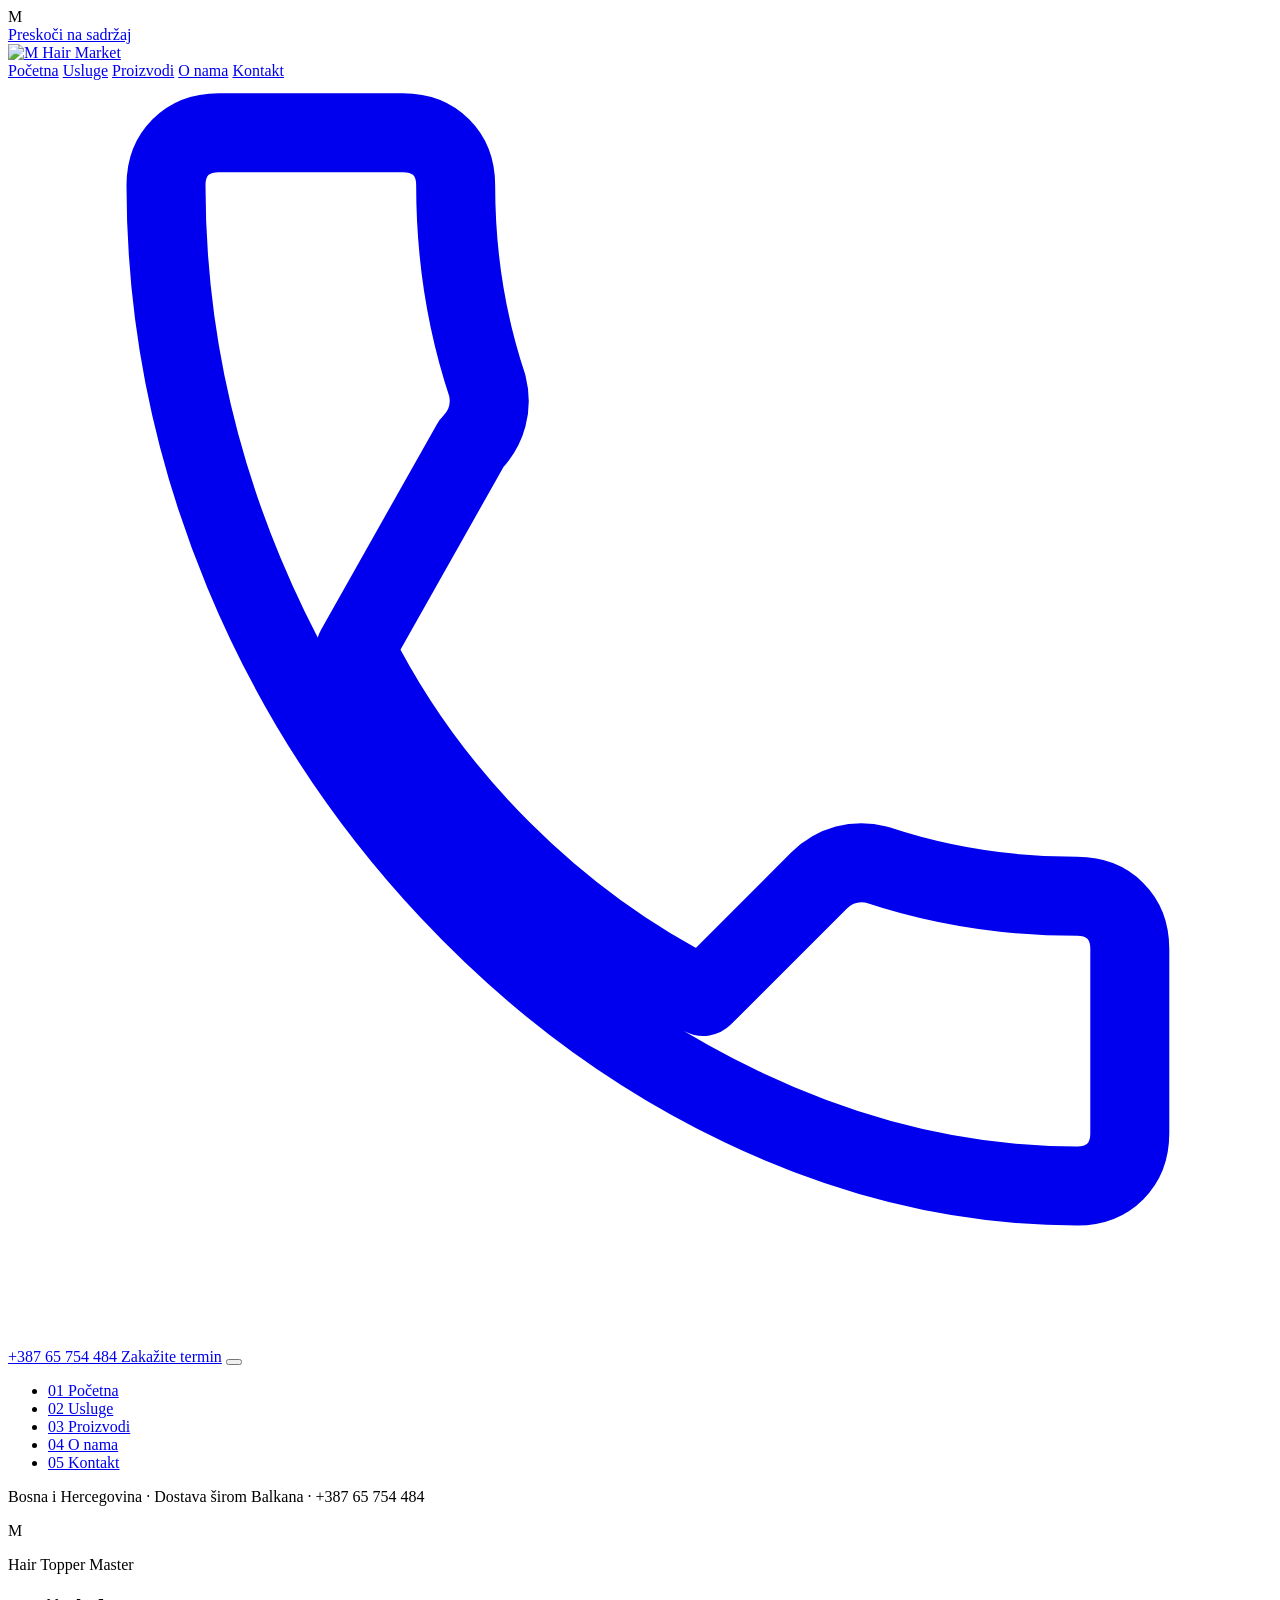
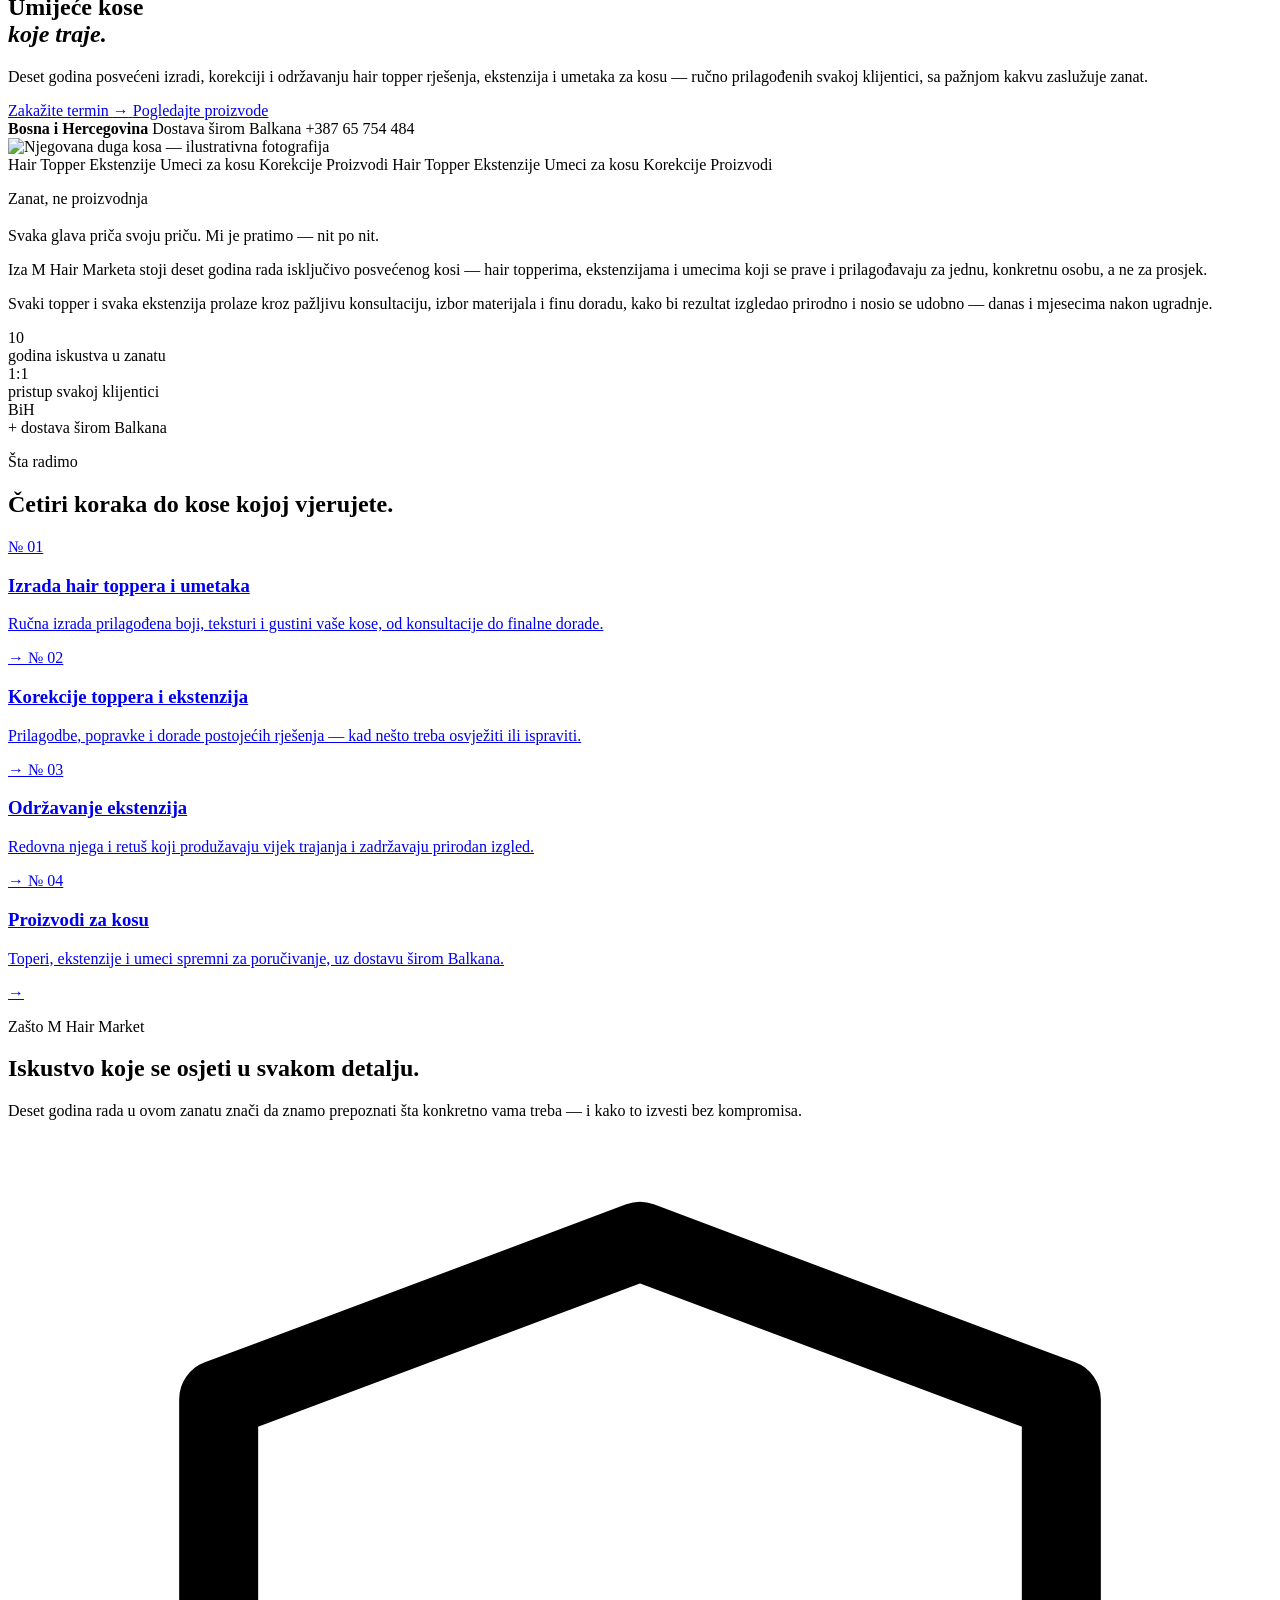
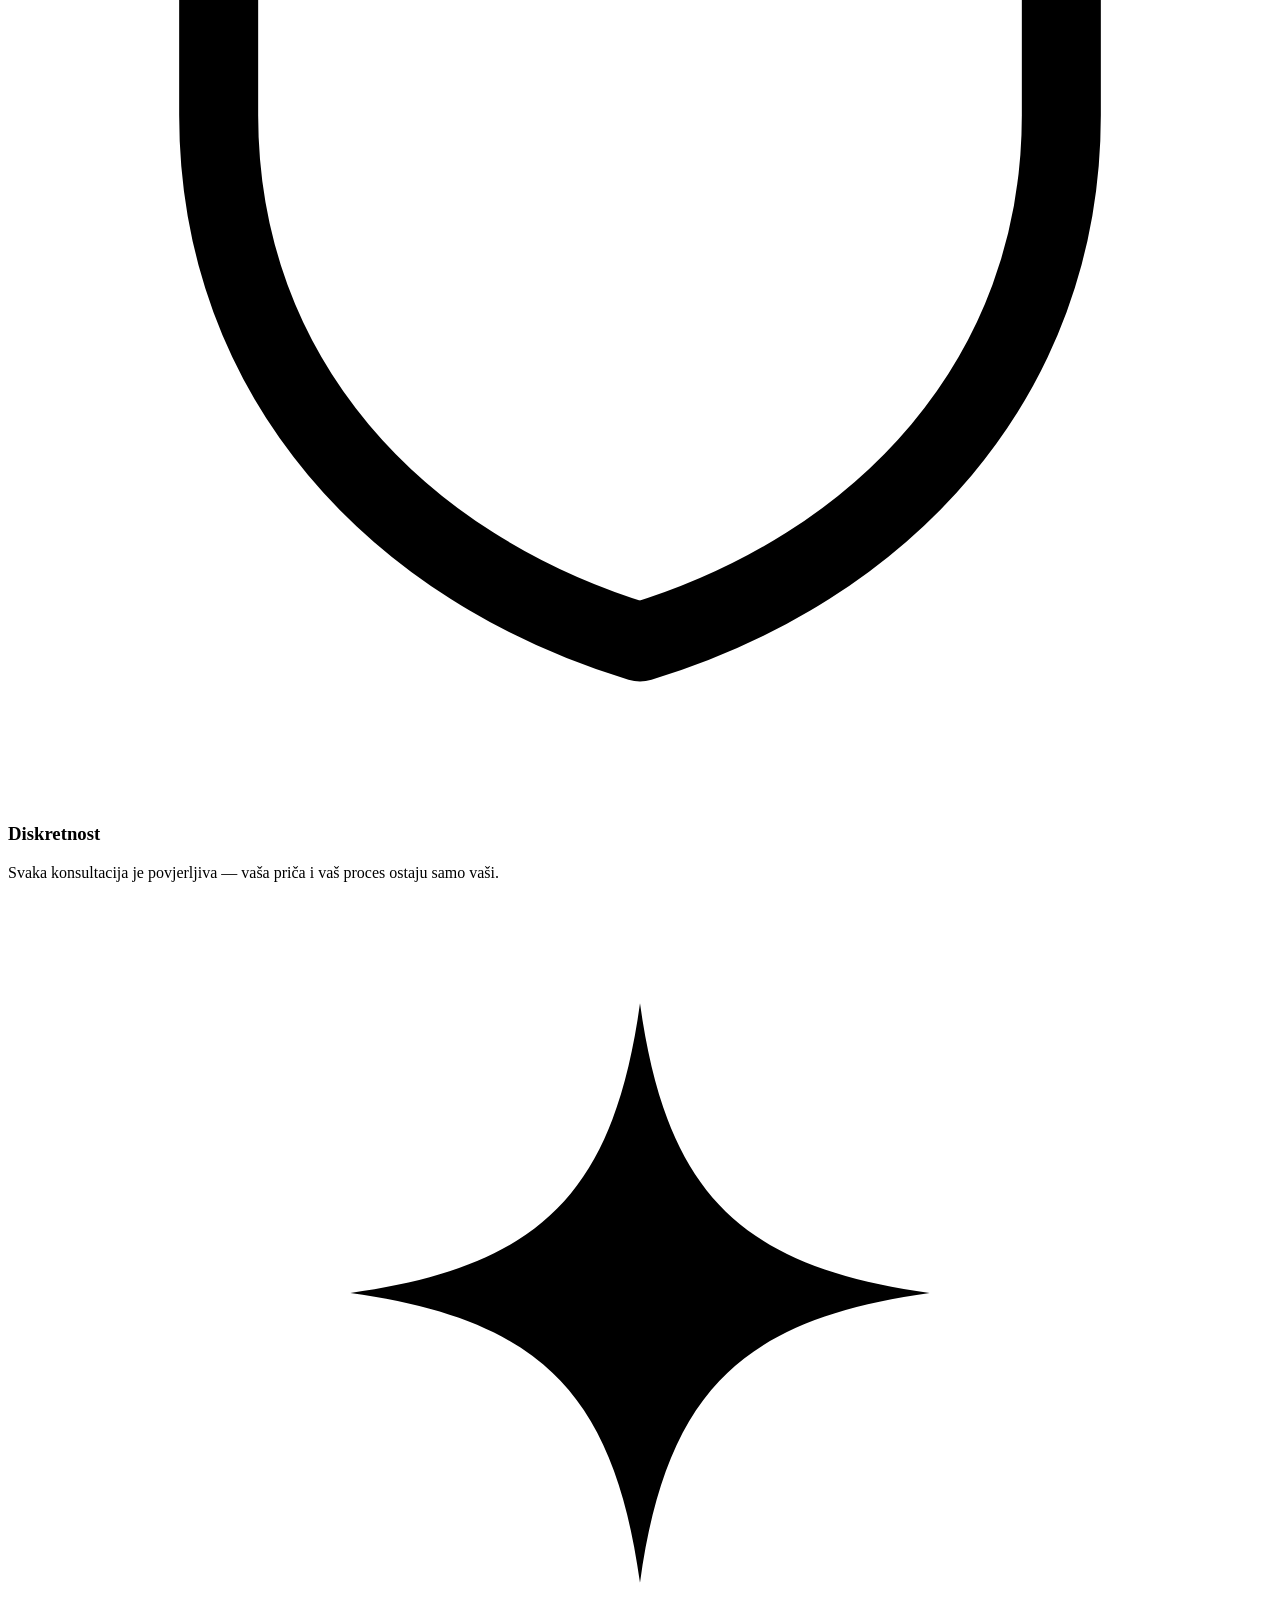
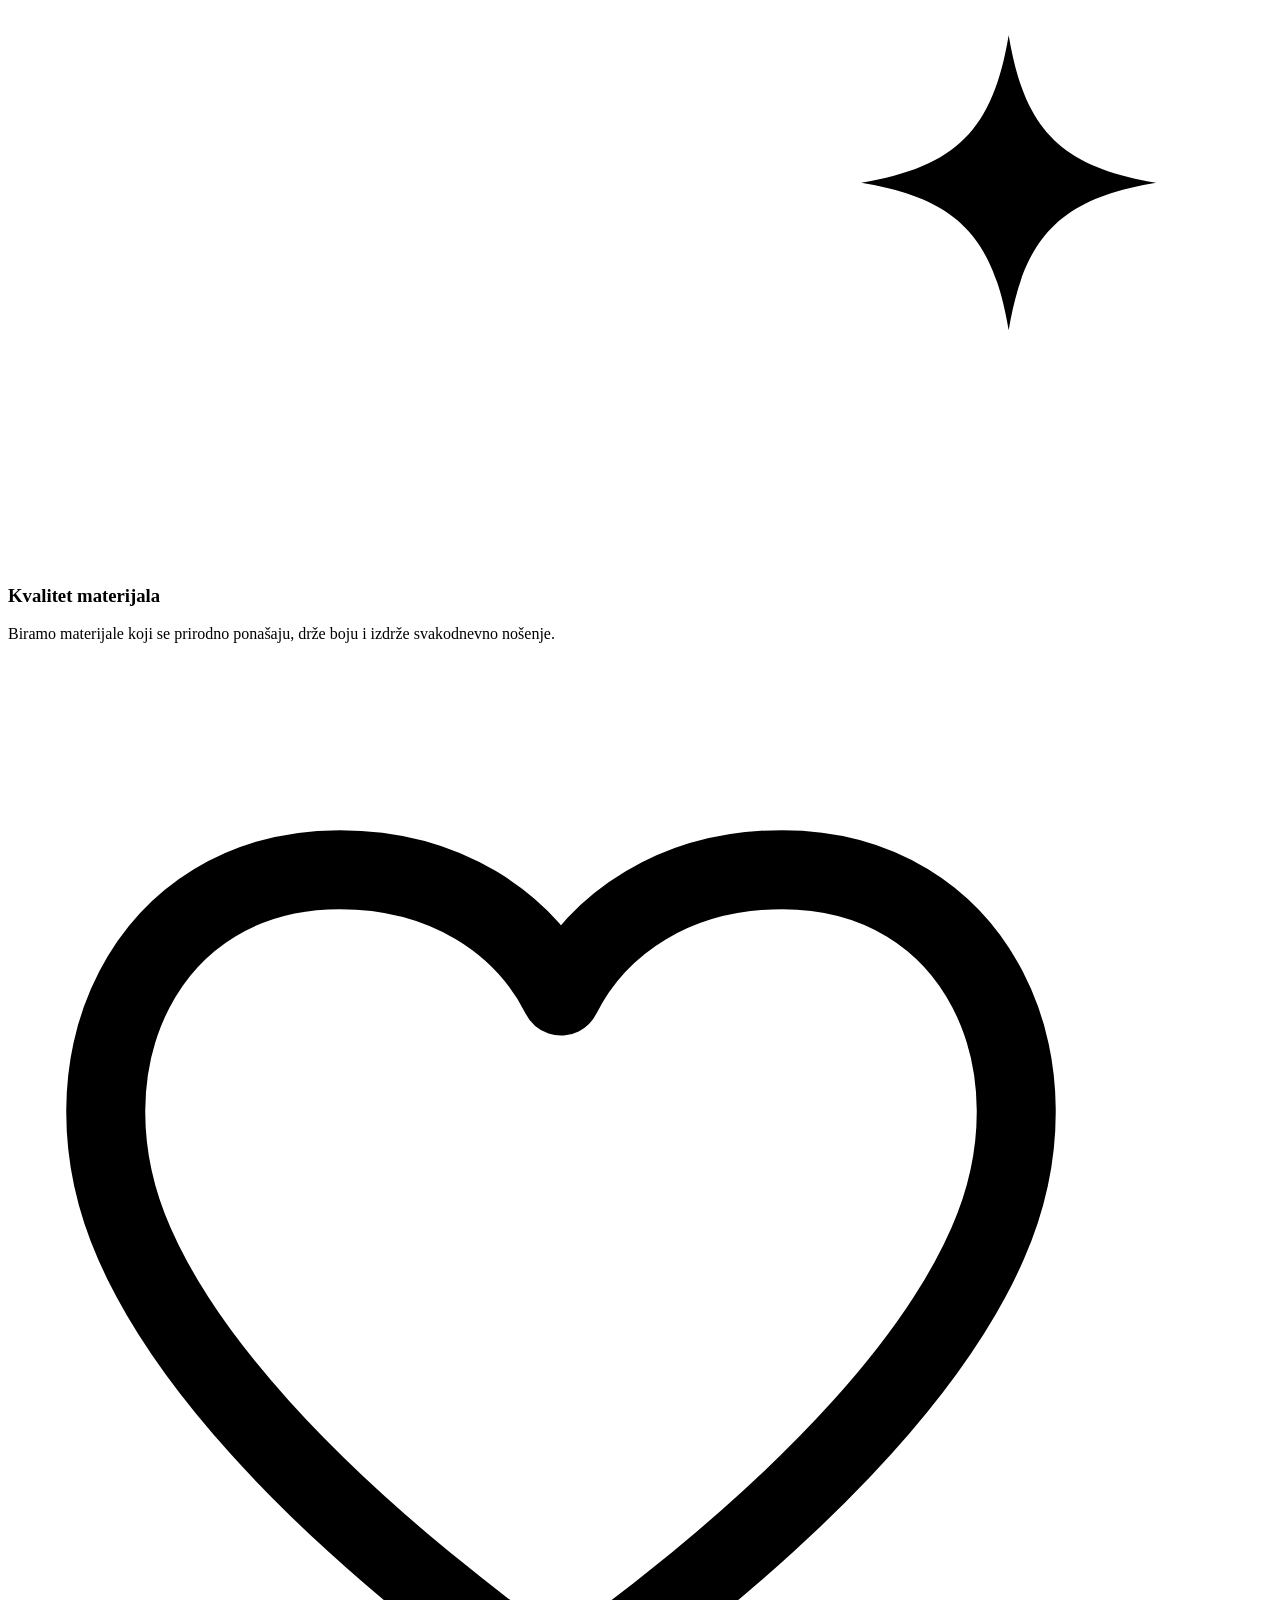
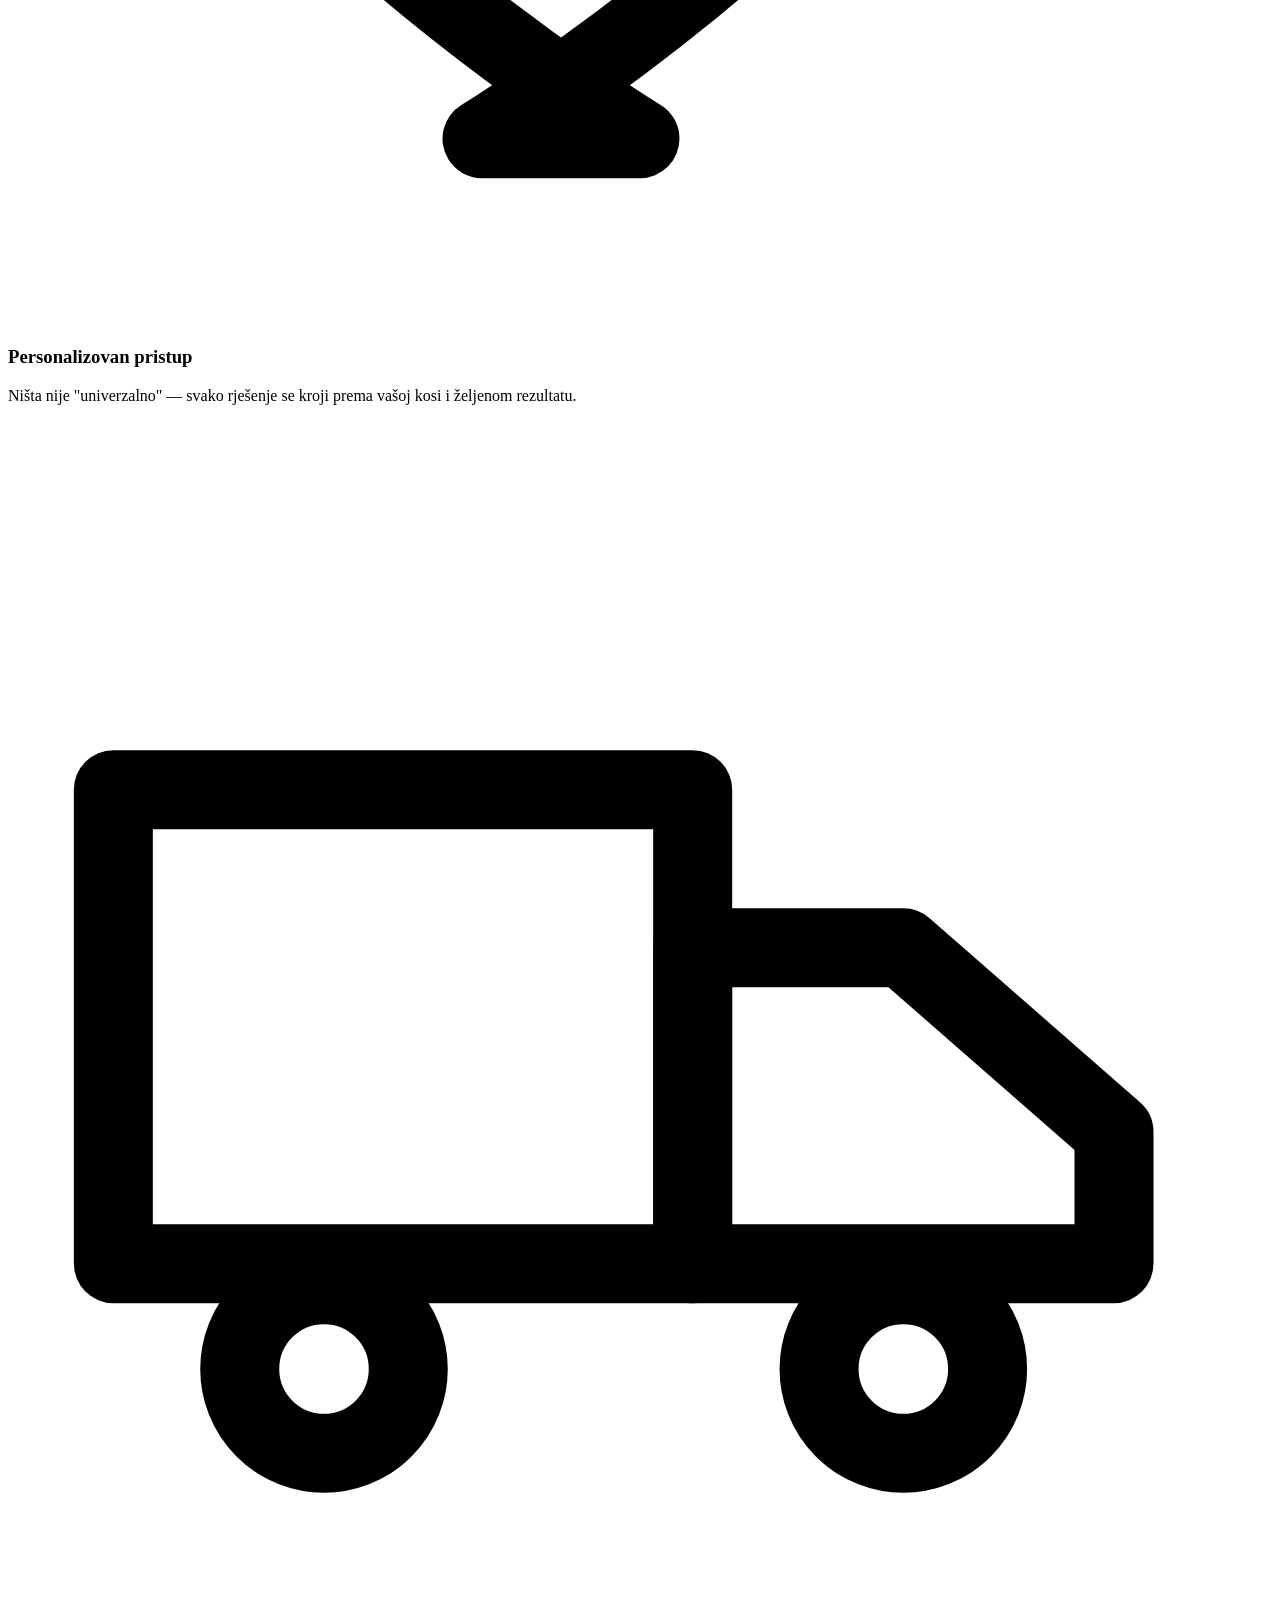
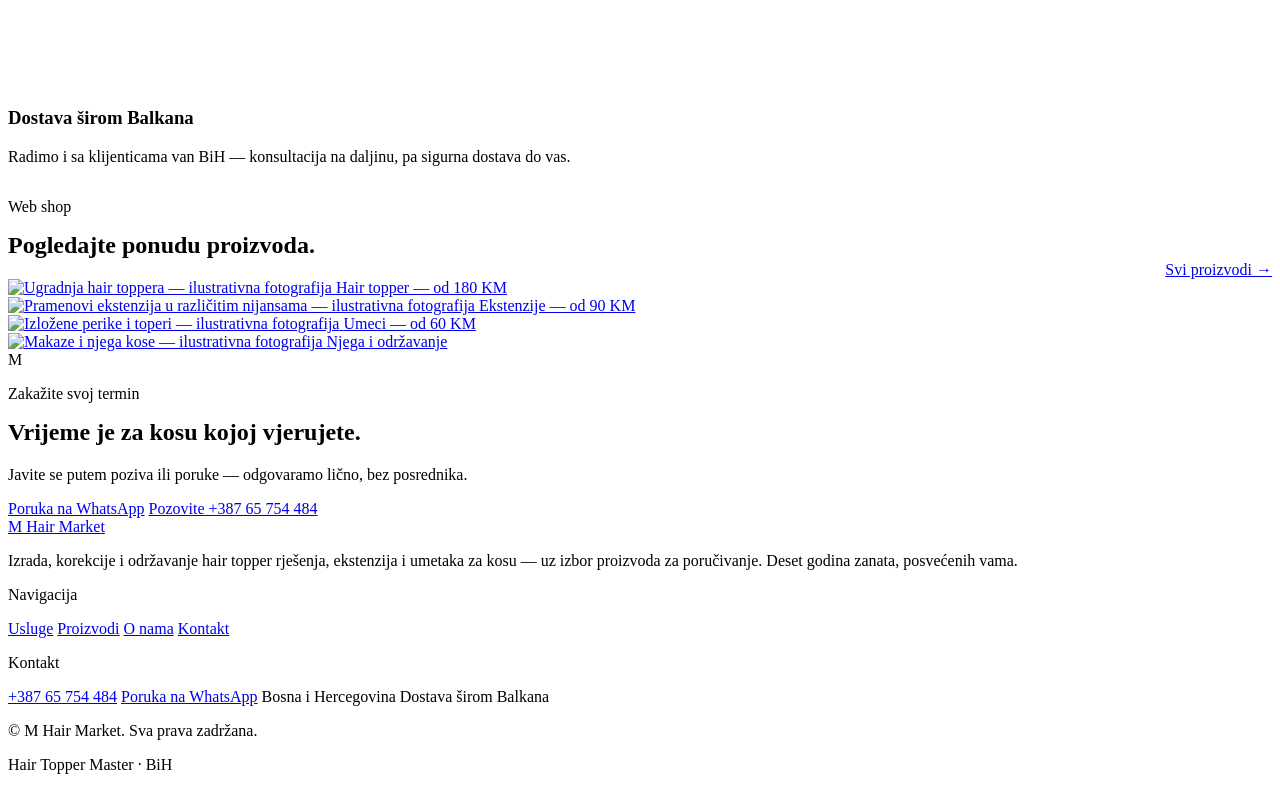
==== index.html @ 7b2c1286 "Add files via upload" ====
<!DOCTYPE html>
<html lang="bs">
<head>
<meta charset="UTF-8" />
<meta name="viewport" content="width=device-width, initial-scale=1.0" />
<title>M Hair Market — Hair Topper Master | Ekstenzije, umeci i proizvodi za kosu, BiH</title>
<meta name="description" content="M Hair Market — deset godina iskustva u izradi, korekciji i održavanju hair topper rješenja, ekstenzija i umetaka za kosu, uz izbor proizvoda za poručivanje. Bosna i Hercegovina, dostava širom Balkana." />
<link rel="icon" href="favicon.svg" type="image/svg+xml" />
<link rel="canonical" href="index.html" />
<link rel="preconnect" href="https://fonts.googleapis.com" />
<link rel="preconnect" href="https://fonts.gstatic.com" crossorigin />
<link href="https://fonts.googleapis.com/css2?family=Playfair+Display:ital,wght@0,500;0,600;0,700;0,800;1,500;1,600&family=Manrope:wght@400;500;600;700;800&display=swap" rel="stylesheet" />
<link rel="stylesheet" href="css/style.css" />
<link rel="stylesheet" href="css/pages.css" />
<script type="application/ld+json">
{
  "@context": "https://schema.org",
  "@type": "HealthAndBeautyBusiness",
  "name": "M Hair Market",
  "description": "Izrada, korekcije i održavanje hair topper rješenja, ekstenzija i umetaka za kosu, uz prodaju proizvoda za kosu.",
  "telephone": "+38765754484",
  "areaServed": ["Bosna i Hercegovina", "Balkan"],
  "address": { "@type": "PostalAddress", "addressCountry": "BA" }
}
</script>
</head>
<body>
<script>if(sessionStorage.getItem('mhm-curtain')){document.body.classList.add('is-entering');}</script>
<div class="curtain" aria-hidden="true"><span class="curtain-mark">M</span></div>

<a class="skip-link" href="#main">Preskoči na sadržaj</a>

<!-- ============ HEADER ============ -->
<header class="site-header">
  <div class="wrap nav">
    <a href="index.html" class="logo" aria-label="M Hair Market — Početna">
      <img src="assets/logo.png" alt="M Hair Market" class="logo-img" width="1028" height="786" />
    </a>
    <nav class="nav-links" aria-label="Glavna navigacija">
      <a href="index.html" aria-current="page">Početna</a>
      <a href="usluge.html">Usluge</a>
      <a href="proizvodi.html">Proizvodi</a>
      <a href="o-nama.html">O nama</a>
      <a href="kontakt.html">Kontakt</a>
    </nav>
    <div class="nav-right">
      <a class="nav-call" href="tel:+38765754484">
        <svg viewBox="0 0 24 24" fill="none" stroke="currentColor" stroke-width="1.5" stroke-linecap="round" stroke-linejoin="round"><path d="M6.6 10.8c1.4 2.8 3.8 5.2 6.6 6.6l2.2-2.2c.3-.3.7-.4 1.1-.3 1.2.4 2.5.6 3.8.6.6 0 1 .4 1 1V20c0 .6-.4 1-1 1C11.6 21 3 12.4 3 2c0-.6.4-1 1-1h3.5c.6 0 1 .4 1 1 0 1.3.2 2.6.6 3.8.1.4 0 .8-.3 1.1L6.6 10.8Z"/></svg>
        +387 65 754 484
      </a>
      <a href="kontakt.html" class="btn btn--gold btn--sm">Zakažite termin</a>
      <button class="burger" id="burger" aria-expanded="false" aria-controls="menuOverlay" aria-label="Otvori meni">
        <span></span><span></span><span></span>
      </button>
    </div>
  </div>
</header>

<nav class="menu-overlay" id="menuOverlay" aria-label="Mobilna navigacija">
  <ul class="menu-list">
    <li><a href="index.html" aria-current="page"><span class="idx">01</span> Početna</a></li>
    <li><a href="usluge.html"><span class="idx">02</span> Usluge</a></li>
    <li><a href="proizvodi.html"><span class="idx">03</span> Proizvodi</a></li>
    <li><a href="o-nama.html"><span class="idx">04</span> O nama</a></li>
    <li><a href="kontakt.html"><span class="idx">05</span> Kontakt</a></li>
  </ul>
  <p class="menu-foot">Bosna i Hercegovina · Dostava širom Balkana · +387 65 754 484</p>
</nav>

<main id="main">

  <!-- ============ HERO ============ -->
  <section class="hero">
    <span class="hero-monogram" aria-hidden="true">M</span>
    <div class="wrap hero-inner">
      <div>
        <p class="overline">Hair Topper Master</p>
        <h1>Umijeće kose<br /><em>koje traje.</em></h1>
        <p class="hero-lead">
          Deset godina posvećeni izradi, korekciji i održavanju hair topper rješenja, ekstenzija
          i umetaka za kosu — ručno prilagođenih svakoj klijentici, sa pažnjom kakvu zaslužuje zanat.
        </p>
        <div class="hero-cta">
          <a href="https://wa.me/38765754484?text=Zdravo%2C%20zanima%20me%20termin%20u%20M%20Hair%20Marketu." class="btn btn--gold" target="_blank" rel="noopener">
            Zakažite termin <span class="arr" aria-hidden="true">→</span>
          </a>
          <a href="proizvodi.html" class="btn btn--ghost-light">Pogledajte proizvode</a>
        </div>
        <div class="hero-meta">
          <span><strong>Bosna i Hercegovina</strong></span>
          <span>Dostava širom Balkana</span>
          <span>+387 65 754 484</span>
        </div>
      </div>
      <div class="hero-visual reveal">
        <div class="ph-media">
          <img src="https://images.unsplash.com/photo-1683430431700-5d6a11b142b9?auto=format&amp;fit=crop&amp;w=900&amp;h=1125&amp;q=80" alt="Njegovana duga kosa — ilustrativna fotografija" width="900" height="1125" fetchpriority="high" decoding="async" />
        </div>
      </div>
    </div>
  </section>

  <!-- ============ MARQUEE ============ -->
  <div class="marquee" aria-hidden="true">
    <div class="marquee-track">
      <span class="marquee-item">Hair Topper</span>
      <span class="marquee-item">Ekstenzije</span>
      <span class="marquee-item">Umeci za kosu</span>
      <span class="marquee-item">Korekcije</span>
      <span class="marquee-item">Proizvodi</span>
      <span class="marquee-item">Hair Topper</span>
      <span class="marquee-item">Ekstenzije</span>
      <span class="marquee-item">Umeci za kosu</span>
      <span class="marquee-item">Korekcije</span>
      <span class="marquee-item">Proizvodi</span>
    </div>
  </div>

  <!-- ============ INTRO ============ -->
  <section class="section">
    <div class="wrap intro-grid">
      <div class="reveal">
        <p class="overline">Zanat, ne proizvodnja</p>
        <p class="intro-statement" style="margin-top:1.2rem">
          Svaka glava priča svoju priču. Mi je pratimo — nit po nit.
        </p>
      </div>
      <div class="reveal">
        <div class="intro-copy">
          <p>Iza M Hair Marketa stoji deset godina rada isključivo posvećenog kosi — hair topperima, ekstenzijama i umecima koji se prave i prilagođavaju za jednu, konkretnu osobu, a ne za prosjek.</p>
          <p>Svaki topper i svaka ekstenzija prolaze kroz pažljivu konsultaciju, izbor materijala i finu doradu, kako bi rezultat izgledao prirodno i nosio se udobno — danas i mjesecima nakon ugradnje.</p>
        </div>
        <div class="intro-facts">
          <div class="fact">
            <div class="fact-num">10</div>
            <div class="fact-label">godina iskustva u zanatu</div>
          </div>
          <div class="fact">
            <div class="fact-num">1:1</div>
            <div class="fact-label">pristup svakoj klijentici</div>
          </div>
          <div class="fact">
            <div class="fact-num">BiH</div>
            <div class="fact-label">+ dostava širom Balkana</div>
          </div>
        </div>
      </div>
    </div>
  </section>

  <!-- ============ SERVICES TEASER ============ -->
  <section class="section section--deep">
    <div class="wrap">
      <div class="section-head reveal">
        <p class="overline">Šta radimo</p>
        <h2>Četiri koraka do kose kojoj vjerujete.</h2>
      </div>
      <div class="svc-rows reveal-stagger">
        <a class="svc-row" href="usluge.html">
          <span class="idx-num">№ 01</span>
          <div>
            <h3>Izrada hair toppera i umetaka</h3>
            <p>Ručna izrada prilagođena boji, teksturi i gustini vaše kose, od konsultacije do finalne dorade.</p>
          </div>
          <span class="arr" aria-hidden="true">→</span>
        </a>
        <a class="svc-row" href="usluge.html">
          <span class="idx-num">№ 02</span>
          <div>
            <h3>Korekcije toppera i ekstenzija</h3>
            <p>Prilagodbe, popravke i dorade postojećih rješenja — kad nešto treba osvježiti ili ispraviti.</p>
          </div>
          <span class="arr" aria-hidden="true">→</span>
        </a>
        <a class="svc-row" href="usluge.html">
          <span class="idx-num">№ 03</span>
          <div>
            <h3>Održavanje ekstenzija</h3>
            <p>Redovna njega i retuš koji produžavaju vijek trajanja i zadržavaju prirodan izgled.</p>
          </div>
          <span class="arr" aria-hidden="true">→</span>
        </a>
        <a class="svc-row" href="proizvodi.html">
          <span class="idx-num">№ 04</span>
          <div>
            <h3>Proizvodi za kosu</h3>
            <p>Toperi, ekstenzije i umeci spremni za poručivanje, uz dostavu širom Balkana.</p>
          </div>
          <span class="arr" aria-hidden="true">→</span>
        </a>
      </div>
    </div>
  </section>

  <!-- ============ WHY US ============ -->
  <section class="section">
    <div class="wrap">
      <div class="section-head reveal">
        <p class="overline">Zašto M Hair Market</p>
        <h2>Iskustvo koje se osjeti u svakom detalju.</h2>
        <p class="section-sub" style="margin-top:1rem">Deset godina rada u ovom zanatu znači da znamo prepoznati šta konkretno vama treba — i kako to izvesti bez kompromisa.</p>
      </div>
      <div class="icon-grid reveal-stagger">
        <div class="icon-card">
          <svg viewBox="0 0 24 24" fill="none" stroke="currentColor" stroke-width="1.5" stroke-linecap="round" stroke-linejoin="round"><path d="M12 2 4 5v6c0 5 3.4 8.6 8 10 4.6-1.4 8-5 8-10V5l-8-3Z"/></svg>
          <h3>Diskretnost</h3>
          <p>Svaka konsultacija je povjerljiva — vaša priča i vaš proces ostaju samo vaši.</p>
        </div>
        <div class="icon-card">
          <svg viewBox="0 0 24 24" fill="currentColor"><path d="M12 2c.5 3.6 1.9 5 5.5 5.5-3.6.5-5 1.9-5.5 5.5-.5-3.6-1.9-5-5.5-5.5C10.1 7 11.5 5.6 12 2Z"/><path d="M19 14c.3 1.8 1 2.5 2.8 2.8-1.8.3-2.5 1-2.8 2.8-.3-1.8-1-2.5-2.8-2.8 1.8-.3 2.5-1 2.8-2.8Z"/></svg>
          <h3>Kvalitet materijala</h3>
          <p>Biramo materijale koji se prirodno ponašaju, drže boju i izdrže svakodnevno nošenje.</p>
        </div>
        <div class="icon-card">
          <svg viewBox="0 0 24 24" fill="none" stroke="currentColor" stroke-width="1.5" stroke-linecap="round" stroke-linejoin="round"><path d="M12 20.5s-7.5-4.6-9.6-9.4C.9 7.7 2.6 4 6.3 4c2 0 3.5 1 4.2 2.4C11.2 5 12.7 4 14.7 4c3.7 0 5.4 3.7 3.9 7.1-2.1 4.8-9.6 9.4-9.6 9.4Z"/></svg>
          <h3>Personalizovan pristup</h3>
          <p>Ništa nije "univerzalno" — svako rješenje se kroji prema vašoj kosi i željenom rezultatu.</p>
        </div>
        <div class="icon-card">
          <svg viewBox="0 0 24 24" fill="none" stroke="currentColor" stroke-width="1.5" stroke-linecap="round" stroke-linejoin="round"><path d="M2 7h11v9H2z"/><path d="M13 10h4l4 3.5V16h-8z"/><circle cx="6" cy="18" r="1.6"/><circle cx="17" cy="18" r="1.6"/></svg>
          <h3>Dostava širom Balkana</h3>
          <p>Radimo i sa klijenticama van BiH — konsultacija na daljinu, pa sigurna dostava do vas.</p>
        </div>
      </div>
    </div>
  </section>

  <!-- ============ FEATURED PRODUCTS TEASER ============ -->
  <section class="section section--deep">
    <div class="wrap">
      <div class="section-head reveal" style="display:flex; align-items:flex-end; justify-content:space-between; gap:1.5rem; flex-wrap:wrap; max-width:none">
        <div>
          <p class="overline">Web shop</p>
          <h2 style="margin-top:1rem">Pogledajte ponudu proizvoda.</h2>
        </div>
        <a href="proizvodi.html" class="btn btn--ghost">Svi proizvodi <span class="arr" aria-hidden="true">→</span></a>
      </div>
      <div class="gallery-teaser-grid reveal-stagger">
        <a href="proizvodi.html" aria-label="Pogledajte sve proizvode">
          <div class="ph-media">
            <img src="https://images.unsplash.com/photo-1634449571017-5fecfd26ad76?auto=format&amp;fit=crop&amp;w=900&amp;h=900&amp;q=80" alt="Ugradnja hair toppera — ilustrativna fotografija" width="900" height="900" loading="lazy" decoding="async" />
            <span class="ph-tag">Hair topper — od 180 KM</span>
          </div>
        </a>
        <a href="proizvodi.html" aria-label="Pogledajte sve proizvode">
          <div class="ph-media">
            <img src="https://images.unsplash.com/photo-1677746882421-2e3f45ccb9b1?auto=format&amp;fit=crop&amp;w=600&amp;h=600&amp;q=80" alt="Pramenovi ekstenzija u različitim nijansama — ilustrativna fotografija" width="600" height="600" loading="lazy" decoding="async" />
            <span class="ph-tag">Ekstenzije — od 90 KM</span>
          </div>
        </a>
        <a href="proizvodi.html" aria-label="Pogledajte sve proizvode">
          <div class="ph-media">
            <img src="https://images.unsplash.com/photo-1754327748419-715068469357?auto=format&amp;fit=crop&amp;w=600&amp;h=600&amp;q=80" alt="Izložene perike i toperi — ilustrativna fotografija" width="600" height="600" loading="lazy" decoding="async" />
            <span class="ph-tag">Umeci — od 60 KM</span>
          </div>
        </a>
        <a href="proizvodi.html" aria-label="Pogledajte sve proizvode">
          <div class="ph-media">
            <img src="https://images.unsplash.com/photo-1685157713304-977307f78ef7?auto=format&amp;fit=crop&amp;w=600&amp;h=600&amp;q=80" alt="Makaze i njega kose — ilustrativna fotografija" width="600" height="600" loading="lazy" decoding="async" />
            <span class="ph-tag">Njega i održavanje</span>
          </div>
        </a>
      </div>
    </div>
  </section>

  <!-- ============ CTA BAND ============ -->
  <section class="section section--dark">
    <span class="big-m" aria-hidden="true">M</span>
    <div class="wrap cta-band reveal">
      <div>
        <p class="overline">Zakažite svoj termin</p>
        <h2 style="margin-top:1rem">Vrijeme je za kosu kojoj vjerujete.</h2>
        <p class="section-sub" style="margin-top:1rem">Javite se putem poziva ili poruke — odgovaramo lično, bez posrednika.</p>
      </div>
      <div class="cta-band-actions">
        <a href="https://wa.me/38765754484?text=Zdravo%2C%20zanima%20me%20termin%20u%20M%20Hair%20Marketu." class="btn btn--gold" target="_blank" rel="noopener">Poruka na WhatsApp</a>
        <a href="tel:+38765754484" class="btn btn--ghost-light">Pozovite +387 65 754 484</a>
      </div>
    </div>
  </section>

</main>

<!-- ============ FOOTER ============ -->
<footer class="site-footer">
  <div class="wrap">
    <div class="foot-top">
      <div class="foot-brand">
        <a href="index.html" class="logo" aria-label="M Hair Market">
          <span class="foot-wordmark">M Hair Market</span>
        </a>
        <p>Izrada, korekcije i održavanje hair topper rješenja, ekstenzija i umetaka za kosu — uz izbor proizvoda za poručivanje. Deset godina zanata, posvećenih vama.</p>
      </div>
      <nav aria-label="Navigacija u podnožju">
        <p class="foot-heading">Navigacija</p>
        <div class="foot-nav">
          <a href="usluge.html">Usluge</a>
          <a href="proizvodi.html">Proizvodi</a>
          <a href="o-nama.html">O nama</a>
          <a href="kontakt.html">Kontakt</a>
        </div>
      </nav>
      <div>
        <p class="foot-heading">Kontakt</p>
        <div class="foot-contact">
          <a href="tel:+38765754484">+387 65 754 484</a>
          <a href="https://wa.me/38765754484" target="_blank" rel="noopener">Poruka na WhatsApp</a>
          <span>Bosna i Hercegovina</span>
          <span>Dostava širom Balkana</span>
        </div>
      </div>
    </div>
    <div class="foot-bottom">
      <p>© <span id="year"></span> M Hair Market. Sva prava zadržana.</p>
      <p>Hair Topper Master · BiH</p>
    </div>
  </div>
</footer>

<script src="js/main.js"></script>
</body>
</html>
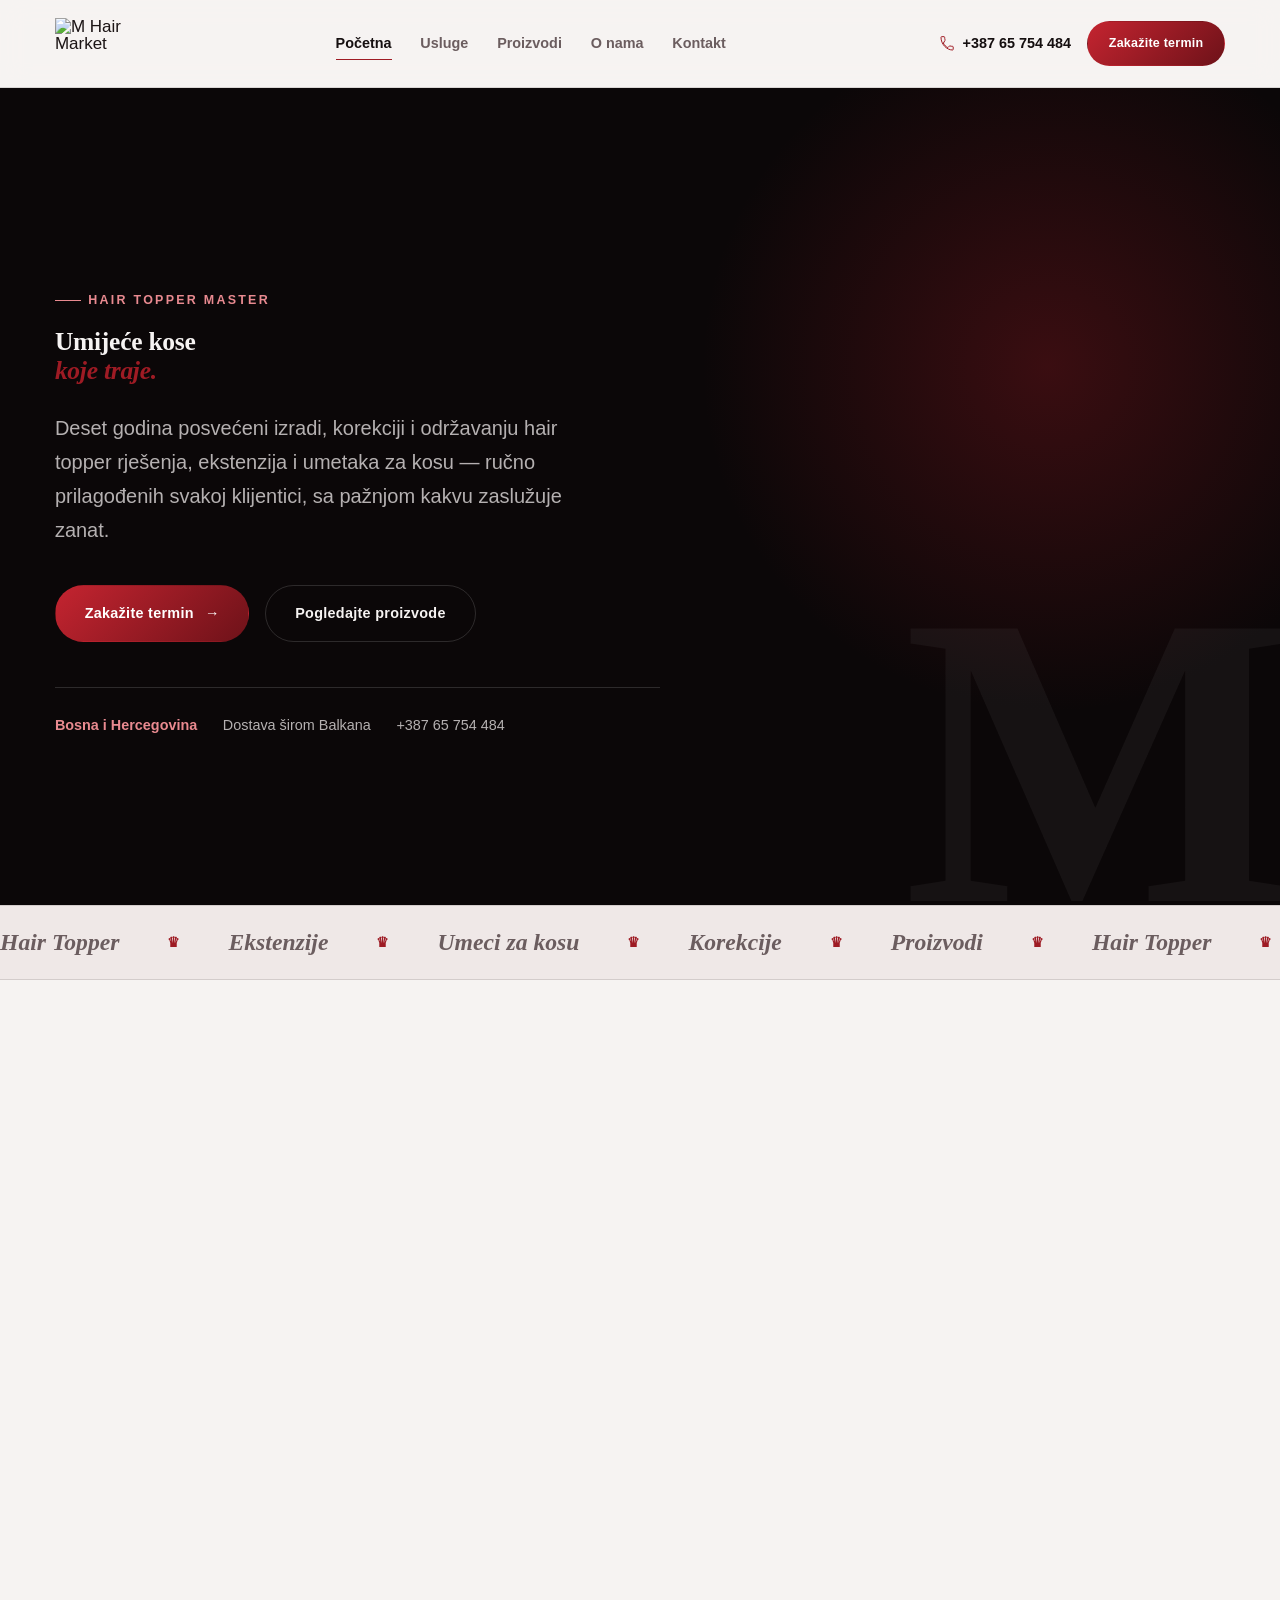
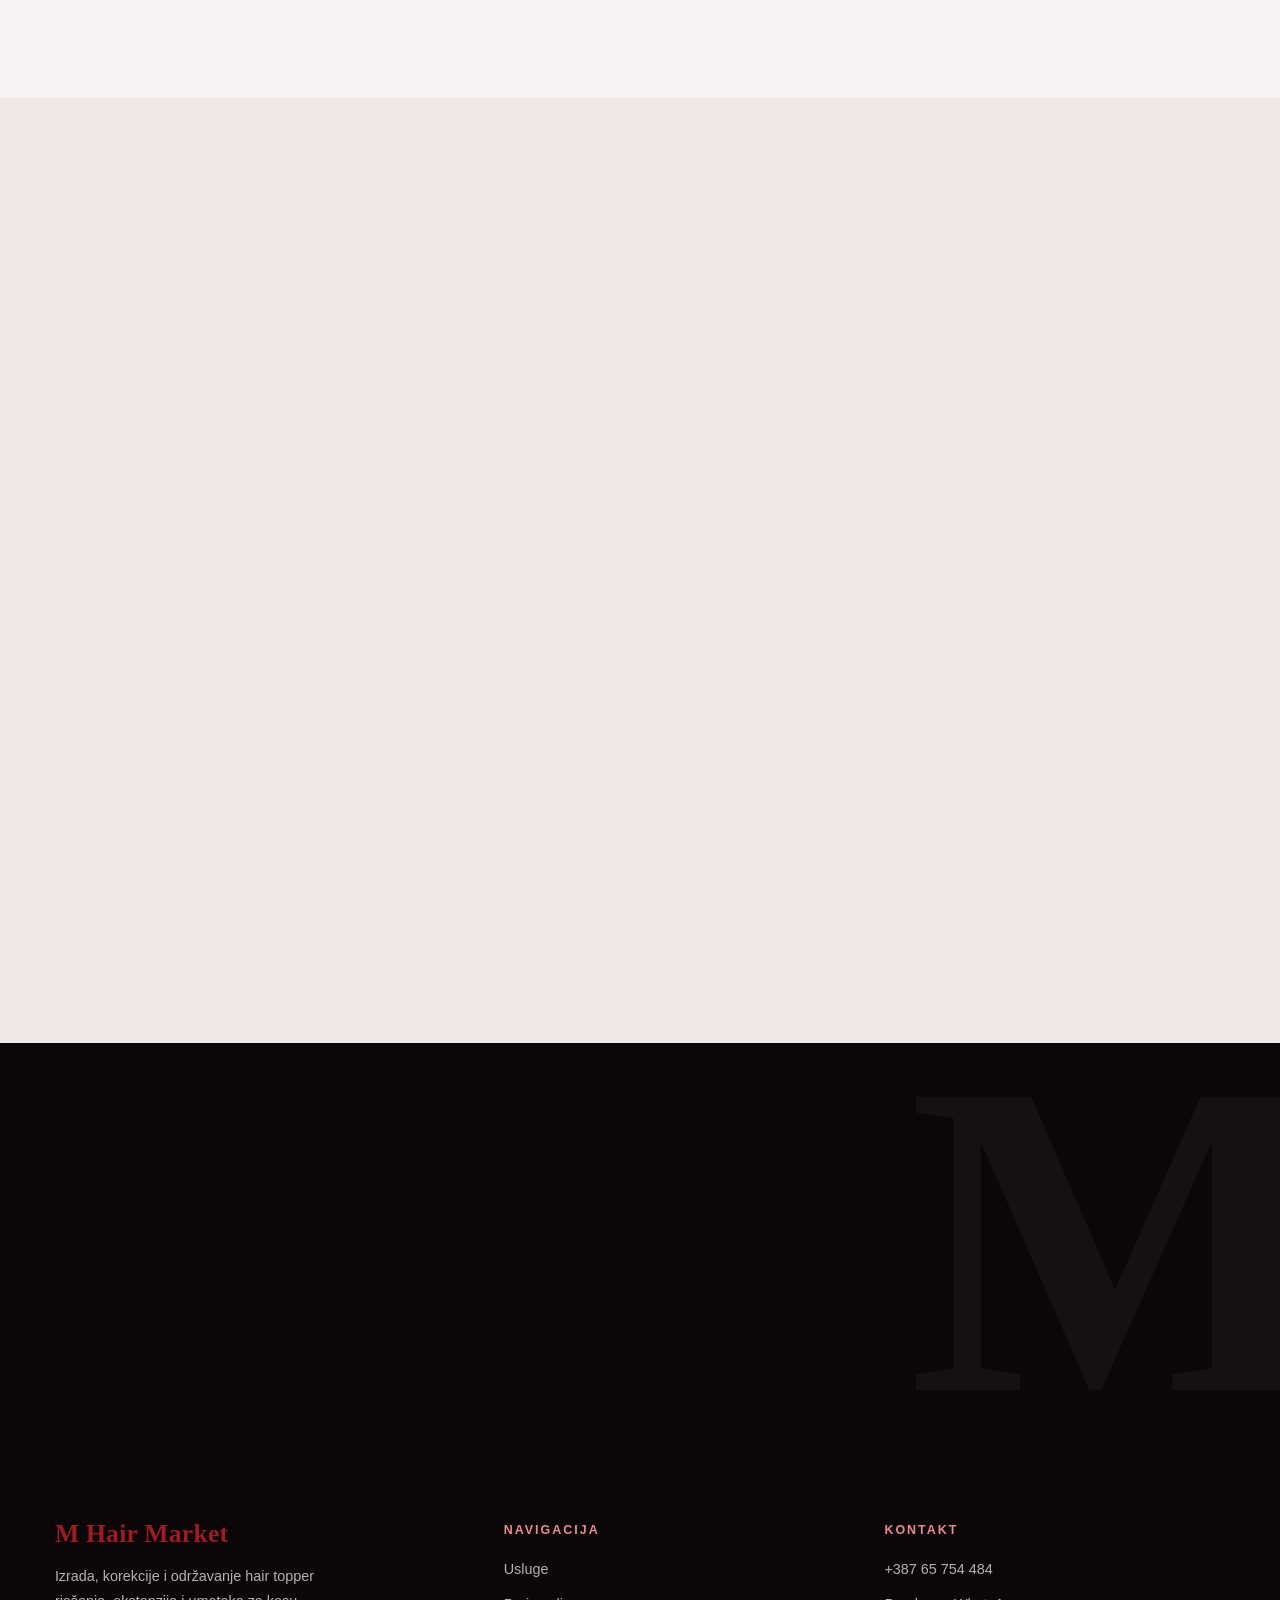
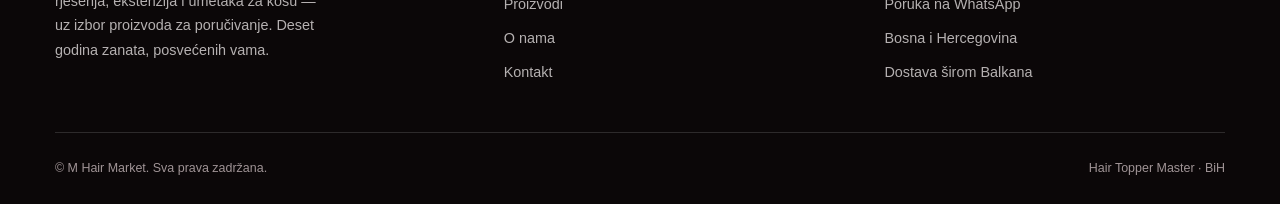
==== commit 51cf9148: "Update index.html" ====
--- a/index.html
+++ b/index.html
@@ -10,8 +10,8 @@
 <link rel="preconnect" href="https://fonts.googleapis.com" />
 <link rel="preconnect" href="https://fonts.gstatic.com" crossorigin />
 <link href="https://fonts.googleapis.com/css2?family=Playfair+Display:ital,wght@0,500;0,600;0,700;0,800;1,500;1,600&family=Manrope:wght@400;500;600;700;800&display=swap" rel="stylesheet" />
-<link rel="stylesheet" href="css/style.css" />
-<link rel="stylesheet" href="css/pages.css" />
+<link rel="stylesheet" href="style.css" />
+<link rel="stylesheet" href="pages.css" />
 <script type="application/ld+json">
 {
   "@context": "https://schema.org",
--- a/style.css
+++ b/style.css
@@ -0,0 +1,822 @@
+/* ===================================================================
+   M HAIR MARKET — Design tokens & shared layout
+   =================================================================== */
+
+:root {
+  /* --- Color: bold glam palette — black, deep red, silver, white --- */
+  --color-white:        #FFFFFF;
+  --color-paper:        #FDFBFA;
+  --color-bg:           #F6F3F2;
+  --color-bg-deep:      #EFE8E7;
+  --color-black:        #150F10;
+  --color-black-deep:   #0B0708;
+  --color-text:         #1C1516;
+  --color-text-soft:    #6B5D5F;
+  --color-text-faint:   #A09496;
+  --color-red:          #9E1B24;
+  --color-red-bright:   #C42430;
+  --color-red-deep:     #6E1219;
+  --color-red-glow:     #E98A90;
+  --color-silver:       #ADA9AB;
+  --color-silver-light: #D9D6D7;
+  --color-line:         rgba(28, 21, 22, 0.13);
+  --color-line-dark:    rgba(255, 255, 255, 0.14);
+  --color-on-dark:      #F6F3F2;
+  --color-on-dark-soft: rgba(246, 243, 242, 0.72);
+
+  /* --- Typography --- */
+  --font-display: 'Playfair Display', 'Georgia', serif;
+  --font-body: 'Manrope', 'Segoe UI', sans-serif;
+
+  --text-hero: clamp(2.6rem, 1.4rem + 5.4vw, 5.6rem);
+  --text-h1:   clamp(2.2rem, 1.5rem + 3vw, 3.6rem);
+  --text-h2:   clamp(1.7rem, 1.35rem + 1.6vw, 2.5rem);
+  --text-h3:   clamp(1.25rem, 1.1rem + 0.6vw, 1.5rem);
+  --text-lead: clamp(1.05rem, 0.95rem + 0.4vw, 1.25rem);
+  --text-base: 1.0625rem;
+  --text-sm:   0.9rem;
+  --text-xs:   0.78rem;
+
+  /* --- Spacing --- */
+  --space-section: clamp(4.5rem, 3.4rem + 5vw, 9rem);
+  --space-block: clamp(2.5rem, 2rem + 2vw, 4rem);
+  --container: 1240px;
+  --container-narrow: 860px;
+  --gutter: clamp(1.25rem, 0.9rem + 1.6vw, 3rem);
+
+  /* --- Motion --- */
+  --duration-fast: 180ms;
+  --duration-normal: 340ms;
+  --duration-slow: 620ms;
+  --ease-out-expo: cubic-bezier(0.16, 1, 0.3, 1);
+  --ease-out-soft: cubic-bezier(0.22, 1, 0.36, 1);
+
+  /* --- Shape / elevation --- */
+  --radius-sm: 3px;
+  --radius-md: 8px;
+  --radius-lg: 18px;
+  --shadow-soft: 0 30px 70px -34px rgba(11, 7, 8, 0.45);
+  --shadow-tight: 0 10px 30px -16px rgba(11, 7, 8, 0.35);
+
+  --z-header: 100;
+  --z-overlay: 200;
+  --z-curtain: 500;
+}
+
+@media (prefers-reduced-motion: reduce) {
+  *, *::before, *::after {
+    animation-duration: 0.001ms !important;
+    animation-iteration-count: 1 !important;
+    transition-duration: 0.001ms !important;
+    scroll-behavior: auto !important;
+  }
+}
+
+/* ===================== RESET / BASE ===================== */
+*, *::before, *::after { box-sizing: border-box; }
+html { scroll-behavior: smooth; }
+
+body {
+  margin: 0;
+  min-height: 100dvh;
+  background: var(--color-bg);
+  color: var(--color-text);
+  font-family: var(--font-body);
+  font-size: var(--text-base);
+  line-height: 1.6;
+  -webkit-font-smoothing: antialiased;
+  text-rendering: optimizeLegibility;
+  overflow-x: hidden;
+}
+
+img, video { max-width: 100%; display: block; }
+
+h1, h2, h3, h4 {
+  font-family: var(--font-display);
+  font-weight: 600;
+  line-height: 1.12;
+  margin: 0;
+  color: var(--color-black);
+  letter-spacing: -0.01em;
+}
+h1 em, h2 em, h3 em { font-style: italic; font-weight: 600; color: var(--color-red); }
+
+p { margin: 0; }
+
+a { color: inherit; text-decoration: none; }
+
+button { font: inherit; color: inherit; background: none; border: none; cursor: pointer; }
+
+ul { list-style: none; margin: 0; padding: 0; }
+
+.wrap {
+  max-width: var(--container);
+  margin-inline: auto;
+  padding-inline: var(--gutter);
+}
+.wrap--narrow { max-width: var(--container-narrow); }
+
+.skip-link {
+  position: absolute;
+  left: -999px;
+  top: 0;
+  background: var(--color-black);
+  color: var(--color-on-dark);
+  padding: 0.9rem 1.4rem;
+  z-index: 999;
+  border-radius: 0 0 var(--radius-sm) 0;
+}
+.skip-link:focus {
+  left: 0;
+}
+
+:focus-visible {
+  outline: 2px solid var(--color-red);
+  outline-offset: 3px;
+  border-radius: 2px;
+}
+
+.overline {
+  font-family: var(--font-body);
+  font-size: var(--text-xs);
+  text-transform: uppercase;
+  letter-spacing: 0.18em;
+  color: var(--color-red);
+  font-weight: 700;
+  display: inline-flex;
+  align-items: center;
+  gap: 0.6em;
+}
+.overline::before {
+  content: '';
+  width: 26px;
+  height: 1px;
+  background: currentColor;
+}
+.section--dark .overline,
+.hero .overline { color: var(--color-red-glow); }
+
+.section-sub {
+  color: var(--color-text-soft);
+  font-size: var(--text-lead);
+  line-height: 1.65;
+  max-width: 46ch;
+}
+.section--dark .section-sub { color: var(--color-on-dark-soft); }
+
+.section-head {
+  max-width: 640px;
+  margin-bottom: clamp(2.4rem, 2rem + 2vw, 3.6rem);
+}
+.section-head h2 { margin-top: 1rem; }
+
+/* ===================== LOGO ===================== */
+.logo-img {
+  height: 52px;
+  width: auto;
+  display: block;
+}
+.foot-wordmark {
+  font-family: var(--font-display);
+  font-weight: 700;
+  font-size: 1.6rem;
+  letter-spacing: 0.01em;
+  color: var(--color-red);
+}
+
+/* ===================== BUTTONS ===================== */
+.btn {
+  display: inline-flex;
+  align-items: center;
+  gap: 0.7rem;
+  padding: 1rem 1.8rem;
+  border-radius: 999px;
+  font-size: var(--text-sm);
+  font-weight: 700;
+  letter-spacing: 0.02em;
+  border: 1px solid transparent;
+  transition: transform var(--duration-fast) var(--ease-out-expo),
+              background var(--duration-normal) var(--ease-out-expo),
+              border-color var(--duration-normal) var(--ease-out-expo),
+              color var(--duration-normal) var(--ease-out-expo);
+  white-space: nowrap;
+}
+.btn:hover { transform: translateY(-2px); }
+.btn:active { transform: translateY(0); }
+.btn .arr { transition: transform var(--duration-normal) var(--ease-out-expo); }
+.btn:hover .arr { transform: translateX(4px); }
+
+.btn--gold {
+  background: linear-gradient(135deg, var(--color-red-bright), var(--color-red-deep));
+  color: var(--color-white);
+}
+.btn--gold:hover { background: linear-gradient(135deg, var(--color-red), var(--color-red-bright)); }
+
+.btn--dark {
+  background: var(--color-black);
+  color: var(--color-on-dark);
+}
+.btn--dark:hover { background: var(--color-black-deep); }
+
+.btn--ghost {
+  border-color: var(--color-line);
+  color: var(--color-text);
+}
+.btn--ghost:hover { border-color: var(--color-red); color: var(--color-red); }
+
+.btn--ghost-light {
+  border-color: var(--color-line-dark);
+  color: var(--color-on-dark);
+}
+.btn--ghost-light:hover { border-color: var(--color-red-glow); color: var(--color-red-glow); }
+
+.btn--light {
+  background: var(--color-white);
+  color: var(--color-black);
+}
+.btn--light:hover { background: var(--color-paper); }
+
+.btn--sm { padding: 0.7rem 1.3rem; font-size: var(--text-xs); }
+.btn--block { width: 100%; justify-content: center; }
+
+/* ===================== HEADER ===================== */
+.site-header {
+  position: sticky;
+  top: 0;
+  z-index: var(--z-header);
+  background: rgba(246, 243, 242, 0.88);
+  backdrop-filter: blur(14px) saturate(140%);
+  -webkit-backdrop-filter: blur(14px) saturate(140%);
+  border-bottom: 1px solid var(--color-line);
+}
+.nav {
+  display: flex;
+  align-items: center;
+  justify-content: space-between;
+  gap: 1.5rem;
+  padding-block: 1.1rem;
+}
+
+.logo {
+  display: flex;
+  align-items: center;
+  gap: 0.6rem;
+  line-height: 1;
+  flex-shrink: 0;
+}
+.nav-links {
+  display: flex;
+  align-items: center;
+  gap: clamp(1.2rem, 1rem + 1vw, 2.2rem);
+  font-size: var(--text-sm);
+  font-weight: 600;
+}
+.nav-links a {
+  position: relative;
+  padding-block: 0.3rem;
+  color: var(--color-text-soft);
+  transition: color var(--duration-fast) var(--ease-out-expo);
+}
+.nav-links a::after {
+  content: '';
+  position: absolute;
+  left: 0; right: 100%;
+  bottom: 0;
+  height: 1px;
+  background: var(--color-red);
+  transition: right var(--duration-normal) var(--ease-out-expo);
+}
+.nav-links a:hover,
+.nav-links a[aria-current="page"] { color: var(--color-black); }
+.nav-links a:hover::after,
+.nav-links a[aria-current="page"]::after { right: 0; }
+
+.nav-right { display: flex; align-items: center; gap: 1rem; }
+.nav-call {
+  display: none;
+  align-items: center;
+  gap: 0.5rem;
+  font-size: var(--text-sm);
+  font-weight: 700;
+  color: var(--color-black);
+}
+.nav-call svg { width: 16px; height: 16px; color: var(--color-red); flex-shrink: 0; }
+
+@media (min-width: 720px) {
+  .nav-links { display: flex; }
+}
+@media (max-width: 719px) {
+  .nav-links { display: none; }
+}
+@media (min-width: 980px) {
+  .nav-call { display: inline-flex; }
+}
+
+.burger {
+  width: 42px; height: 42px;
+  display: grid; place-items: center;
+  gap: 5px;
+  position: relative;
+  z-index: 2;
+}
+.burger span {
+  display: block;
+  width: 20px; height: 1.5px;
+  background: var(--color-black);
+  transition: transform var(--duration-normal) var(--ease-out-expo), opacity var(--duration-fast);
+  position: absolute;
+}
+.burger span:nth-child(1) { transform: translateY(-6px); }
+.burger span:nth-child(3) { transform: translateY(6px); }
+.burger[aria-expanded="true"] span:nth-child(1) { transform: rotate(45deg); }
+.burger[aria-expanded="true"] span:nth-child(2) { opacity: 0; }
+.burger[aria-expanded="true"] span:nth-child(3) { transform: rotate(-45deg); }
+@media (min-width: 720px) { .burger { display: none; } }
+
+/* ===================== MOBILE MENU OVERLAY ===================== */
+.menu-overlay {
+  position: fixed;
+  inset: 0;
+  z-index: var(--z-overlay);
+  background: var(--color-black-deep);
+  color: var(--color-on-dark);
+  display: flex;
+  flex-direction: column;
+  justify-content: center;
+  padding: 8vh var(--gutter);
+  transform: translateY(-100%);
+  transition: transform var(--duration-slow) var(--ease-out-expo);
+}
+.menu-overlay.is-open { transform: translateY(0); }
+.menu-list { display: flex; flex-direction: column; gap: 0.4rem; }
+.menu-list a {
+  font-family: var(--font-display);
+  font-weight: 600;
+  font-size: clamp(1.8rem, 1.2rem + 6vw, 3.2rem);
+  color: var(--color-on-dark);
+  display: flex;
+  align-items: baseline;
+  gap: 1rem;
+  padding-block: 0.35rem;
+  border-bottom: 1px solid var(--color-line-dark);
+}
+.menu-list a .idx {
+  font-family: var(--font-body);
+  font-size: 0.9rem;
+  color: var(--color-red-glow);
+  font-weight: 700;
+}
+.menu-list a[aria-current="page"] { color: var(--color-red-glow); }
+.menu-foot {
+  margin-top: 3rem;
+  color: var(--color-on-dark-soft);
+  font-size: var(--text-sm);
+  letter-spacing: 0.04em;
+}
+
+/* ===================== HERO ===================== */
+.hero {
+  position: relative;
+  background: var(--color-black-deep);
+  color: var(--color-on-dark);
+  overflow: hidden;
+  padding-block: clamp(4rem, 3rem + 5vw, 7rem) clamp(3.5rem, 3rem + 3vw, 5.5rem);
+}
+.hero::before {
+  content: '';
+  position: absolute;
+  inset: -10% -10% auto auto;
+  width: 60vw; height: 60vw;
+  max-width: 720px; max-height: 720px;
+  background: radial-gradient(circle, rgba(158,27,36,0.32), transparent 68%);
+  pointer-events: none;
+}
+.hero-monogram {
+  position: absolute;
+  right: clamp(-2rem, -1rem, 4vw);
+  bottom: clamp(-4rem, -6vw, -1rem);
+  font-family: var(--font-display);
+  font-weight: 700;
+  font-size: clamp(14rem, 10rem + 20vw, 34rem);
+  line-height: 1;
+  color: rgba(246, 243, 242, 0.045);
+  pointer-events: none;
+  user-select: none;
+}
+.hero-inner {
+  position: relative;
+  display: grid;
+  grid-template-columns: 1.1fr 0.9fr;
+  gap: clamp(2.5rem, 2rem + 3vw, 5rem);
+  align-items: center;
+}
+@media (max-width: 900px) {
+  .hero-inner { grid-template-columns: 1fr; }
+}
+.hero h1 { margin-top: 1.1rem; color: var(--color-on-dark); }
+.hero-lead {
+  margin-top: 1.6rem;
+  max-width: 46ch;
+  font-size: var(--text-lead);
+  color: var(--color-on-dark-soft);
+  line-height: 1.7;
+}
+.hero-cta {
+  display: flex;
+  flex-wrap: wrap;
+  gap: 1rem;
+  margin-top: 2.4rem;
+}
+.hero-meta {
+  display: flex;
+  flex-wrap: wrap;
+  gap: 0.8rem 1.6rem;
+  margin-top: 2.8rem;
+  padding-top: 1.6rem;
+  border-top: 1px solid var(--color-line-dark);
+  font-size: var(--text-sm);
+  color: var(--color-on-dark-soft);
+}
+.hero-meta strong { color: var(--color-red-glow); font-weight: 700; }
+.hero-meta span { display: inline-flex; align-items: center; gap: 0.5rem; }
+
+.hero-visual {
+  position: relative;
+  aspect-ratio: 4 / 5;
+  border-radius: var(--radius-lg);
+  overflow: hidden;
+  box-shadow: var(--shadow-soft);
+  border: 1px solid var(--color-line-dark);
+}
+
+/* Portrait / media placeholder frames — swap for real photography.
+   Replace by adding an <img> inside .ph-media and setting
+   .ph-media img { display:block; width:100%; height:100%; object-fit:cover; } */
+.ph-media {
+  position: relative;
+  width: 100%; height: 100%;
+  background:
+    radial-gradient(120% 90% at 15% 0%, rgba(196,36,48,0.32), transparent 60%),
+    linear-gradient(155deg, #241417 0%, #180d0f 55%, #0b0607 100%);
+  display: flex;
+  align-items: flex-end;
+  overflow: hidden;
+}
+.ph-media::before {
+  content: '';
+  position: absolute;
+  inset: 0;
+  background-image: repeating-linear-gradient(
+    118deg,
+    rgba(246,243,242,0.05) 0px,
+    rgba(246,243,242,0.05) 1px,
+    transparent 1px,
+    transparent 14px
+  );
+  mix-blend-mode: screen;
+}
+.ph-media::after {
+  content: '';
+  position: absolute;
+  inset: 0;
+  background-image: repeating-linear-gradient(
+    58deg,
+    rgba(0,0,0,0.15) 0px,
+    rgba(0,0,0,0.15) 1px,
+    transparent 1px,
+    transparent 18px
+  );
+}
+.ph-media img { position: relative; z-index: 1; width: 100%; height: 100%; object-fit: cover; }
+.ph-tag {
+  position: relative;
+  z-index: 2;
+  margin: 1.2rem;
+  font-size: var(--text-xs);
+  letter-spacing: 0.14em;
+  text-transform: uppercase;
+  color: var(--color-on-dark-soft);
+  background: rgba(11,7,8,0.55);
+  border: 1px solid var(--color-line-dark);
+  padding: 0.5rem 0.9rem;
+  border-radius: 999px;
+  backdrop-filter: blur(6px);
+}
+
+.ph-media--rose {
+  background:
+    radial-gradient(120% 90% at 85% 0%, rgba(110,18,25,0.5), transparent 60%),
+    linear-gradient(155deg, #2c1416 0%, #190d0e 55%, #0b0607 100%);
+}
+.ph-media--ivory {
+  background:
+    radial-gradient(120% 90% at 20% 10%, rgba(173,169,171,0.45), transparent 62%),
+    linear-gradient(160deg, #EDEAEA 0%, #DCD8D8 55%, #C9C4C5 100%);
+}
+.ph-media--ivory::after { background-image: repeating-linear-gradient(58deg, rgba(21,15,16,0.06) 0px, rgba(21,15,16,0.06) 1px, transparent 1px, transparent 18px); }
+.ph-media--ivory .ph-tag { color: var(--color-text-soft); background: rgba(255,255,255,0.65); border-color: var(--color-line); }
+
+/* ===================== MARQUEE ===================== */
+.marquee {
+  overflow: hidden;
+  background: var(--color-bg-deep);
+  border-block: 1px solid var(--color-line);
+  padding-block: 1.1rem;
+}
+.marquee-track {
+  display: flex;
+  width: max-content;
+  gap: 3rem;
+  animation: marquee 32s linear infinite;
+}
+.marquee-item {
+  font-family: var(--font-display);
+  font-style: italic;
+  font-weight: 600;
+  font-size: clamp(1.1rem, 1rem + 0.6vw, 1.5rem);
+  color: var(--color-text-soft);
+  display: flex;
+  align-items: center;
+  gap: 3rem;
+  white-space: nowrap;
+}
+.marquee-item::after { content: '♛'; color: var(--color-red); font-style: normal; font-size: 0.9rem; }
+@keyframes marquee {
+  from { transform: translateX(0); }
+  to { transform: translateX(-50%); }
+}
+
+/* ===================== SECTIONS ===================== */
+.section { padding-block: var(--space-section); }
+.section--tight { padding-block: clamp(3rem, 2.4rem + 3vw, 5.5rem); }
+.section--deep { background: var(--color-bg-deep); }
+.section--dark {
+  background: var(--color-black-deep);
+  color: var(--color-on-dark);
+  position: relative;
+  overflow: hidden;
+}
+.section--dark h2, .section--dark h3 { color: var(--color-on-dark); }
+.section--dark .big-m {
+  position: absolute;
+  font-family: var(--font-display);
+  font-weight: 700;
+  font-size: clamp(16rem, 12rem + 20vw, 32rem);
+  line-height: 1;
+  color: rgba(246,243,242,0.04);
+  right: -4vw; top: 50%; transform: translateY(-50%);
+  pointer-events: none;
+  user-select: none;
+}
+
+/* Reveal-on-scroll */
+.reveal {
+  opacity: 0;
+  transform: translateY(28px);
+  transition: opacity var(--duration-slow) var(--ease-out-soft),
+              transform var(--duration-slow) var(--ease-out-soft);
+}
+.reveal.is-visible { opacity: 1; transform: none; }
+.reveal-stagger > * {
+  opacity: 0;
+  transform: translateY(28px);
+  transition: opacity var(--duration-slow) var(--ease-out-soft),
+              transform var(--duration-slow) var(--ease-out-soft);
+}
+.reveal-stagger.is-visible > * { opacity: 1; transform: none; }
+.reveal-stagger.is-visible > *:nth-child(1) { transition-delay: 0ms; }
+.reveal-stagger.is-visible > *:nth-child(2) { transition-delay: 70ms; }
+.reveal-stagger.is-visible > *:nth-child(3) { transition-delay: 140ms; }
+.reveal-stagger.is-visible > *:nth-child(4) { transition-delay: 210ms; }
+.reveal-stagger.is-visible > *:nth-child(5) { transition-delay: 280ms; }
+.reveal-stagger.is-visible > *:nth-child(6) { transition-delay: 350ms; }
+
+/* ===================== INTRO / FACTS ===================== */
+.intro-grid {
+  display: grid;
+  grid-template-columns: 0.9fr 1.1fr;
+  gap: clamp(2.5rem, 2rem + 3vw, 5rem);
+  align-items: start;
+}
+@media (max-width: 860px) { .intro-grid { grid-template-columns: 1fr; } }
+.intro-statement {
+  font-family: var(--font-display);
+  font-weight: 600;
+  font-size: var(--text-h2);
+  line-height: 1.28;
+  color: var(--color-black);
+}
+.intro-copy p { color: var(--color-text-soft); font-size: var(--text-lead); line-height: 1.7; }
+.intro-copy p + p { margin-top: 1.1rem; }
+.intro-facts {
+  display: grid;
+  grid-template-columns: repeat(3, 1fr);
+  gap: 1.5rem;
+  margin-top: 2.6rem;
+  padding-top: 2rem;
+  border-top: 1px solid var(--color-line);
+}
+@media (max-width: 560px) { .intro-facts { grid-template-columns: 1fr; gap: 1.2rem; } }
+.fact-num {
+  font-family: var(--font-display);
+  font-weight: 700;
+  font-size: clamp(2rem, 1.6rem + 1.4vw, 2.6rem);
+  color: var(--color-red);
+}
+.fact-label { color: var(--color-text-soft); font-size: var(--text-sm); margin-top: 0.3rem; }
+
+/* ===================== SERVICE ROWS ===================== */
+.svc-rows { display: flex; flex-direction: column; }
+.svc-row {
+  display: grid;
+  grid-template-columns: auto 1fr auto;
+  align-items: center;
+  gap: 1.5rem;
+  padding-block: clamp(1.5rem, 1.2rem + 1vw, 2.2rem);
+  border-top: 1px solid var(--color-line);
+  transition: padding-left var(--duration-normal) var(--ease-out-expo), background var(--duration-normal);
+}
+.svc-rows > *:last-child { border-bottom: 1px solid var(--color-line); }
+.svc-row:hover { padding-left: 0.8rem; background: rgba(158,27,36,0.06); }
+.idx-num {
+  font-family: var(--font-display);
+  font-style: italic;
+  color: var(--color-text-faint);
+  font-size: var(--text-sm);
+  min-width: 3.2rem;
+}
+.svc-row h3 { font-size: var(--text-h3); }
+.svc-row p { color: var(--color-text-soft); margin-top: 0.4rem; max-width: 52ch; }
+.svc-row .arr { color: var(--color-red); font-size: 1.4rem; transition: transform var(--duration-normal) var(--ease-out-expo); }
+.svc-row:hover .arr { transform: translateX(6px); }
+@media (max-width: 640px) {
+  .svc-row { grid-template-columns: auto 1fr; }
+  .svc-row .arr { display: none; }
+}
+
+/* ===================== ICON CARDS (why-us / values) ===================== */
+.icon-grid {
+  display: grid;
+  grid-template-columns: repeat(4, 1fr);
+  gap: 1.6rem;
+}
+@media (max-width: 980px) { .icon-grid { grid-template-columns: repeat(2, 1fr); } }
+@media (max-width: 560px) { .icon-grid { grid-template-columns: 1fr; } }
+.icon-card {
+  background: var(--color-paper);
+  border: 1px solid var(--color-line);
+  border-radius: var(--radius-md);
+  padding: clamp(1.6rem, 1.4rem + 1vw, 2.2rem);
+  transition: transform var(--duration-normal) var(--ease-out-expo), box-shadow var(--duration-normal);
+}
+.icon-card:hover { transform: translateY(-4px); box-shadow: var(--shadow-tight); }
+.icon-card svg { width: 30px; height: 30px; color: var(--color-red); }
+.icon-card h3 { font-size: 1.15rem; margin-top: 1.2rem; }
+.icon-card p { color: var(--color-text-soft); margin-top: 0.6rem; font-size: var(--text-sm); line-height: 1.6; }
+
+/* ===================== GALLERY / PRODUCT TEASER (home) ===================== */
+.gallery-teaser-grid {
+  display: grid;
+  grid-template-columns: repeat(4, 1fr);
+  gap: 1rem;
+}
+.gallery-teaser-grid .ph-media { border-radius: var(--radius-md); }
+.gallery-teaser-grid a:nth-child(1) { grid-column: span 2; grid-row: span 2; }
+.gallery-teaser-grid a { aspect-ratio: 1; display: block; }
+.gallery-teaser-grid a:nth-child(1) .ph-media { aspect-ratio: auto; height: 100%; }
+@media (max-width: 760px) {
+  .gallery-teaser-grid { grid-template-columns: repeat(2, 1fr); }
+  .gallery-teaser-grid a:nth-child(1) { grid-column: span 2; grid-row: span 1; aspect-ratio: 16/10; }
+}
+
+/* ===================== CTA BAND ===================== */
+.cta-band {
+  display: grid;
+  grid-template-columns: 1.3fr auto;
+  align-items: center;
+  gap: 2rem;
+}
+@media (max-width: 760px) { .cta-band { grid-template-columns: 1fr; text-align: left; } }
+.cta-band-actions { display: flex; flex-wrap: wrap; gap: 1rem; }
+
+/* ===================== FOOTER ===================== */
+.site-footer {
+  background: var(--color-black-deep);
+  color: var(--color-on-dark-soft);
+  padding-top: clamp(3.5rem, 3rem + 3vw, 5.5rem);
+}
+.foot-top {
+  display: grid;
+  grid-template-columns: 1.2fr 1fr 1fr;
+  gap: 2.5rem;
+  padding-bottom: 3rem;
+  border-bottom: 1px solid var(--color-line-dark);
+}
+@media (max-width: 760px) { .foot-top { grid-template-columns: 1fr; gap: 2.2rem; } }
+.foot-brand p { margin-top: 1.1rem; max-width: 34ch; line-height: 1.7; font-size: var(--text-sm); }
+.foot-heading {
+  font-size: var(--text-xs);
+  text-transform: uppercase;
+  letter-spacing: 0.16em;
+  color: var(--color-red-glow);
+  font-weight: 700;
+  margin-bottom: 1.1rem;
+}
+.foot-nav, .foot-contact { display: flex; flex-direction: column; gap: 0.7rem; font-size: var(--text-sm); }
+.foot-nav a, .foot-contact a { transition: color var(--duration-fast); }
+.foot-nav a:hover, .foot-contact a:hover { color: var(--color-red-glow); }
+.foot-bottom {
+  display: flex;
+  flex-wrap: wrap;
+  justify-content: space-between;
+  gap: 1rem;
+  padding-block: 1.6rem;
+  font-size: var(--text-xs);
+  color: var(--color-text-faint);
+}
+
+/* ===================== UTILITIES ===================== */
+.pill {
+  display: inline-flex;
+  align-items: center;
+  gap: 0.5rem;
+  padding: 0.4rem 0.9rem;
+  border-radius: 999px;
+  border: 1px solid var(--color-line);
+  font-size: var(--text-xs);
+  letter-spacing: 0.04em;
+  color: var(--color-text-soft);
+}
+.pill svg { width: 13px; height: 13px; color: var(--color-red); }
+
+.center { text-align: center; margin-inline: auto; }
+
+/* ===================== PAGE TRANSITION CURTAIN ===================== */
+.curtain {
+  position: fixed;
+  inset: 0;
+  z-index: var(--z-curtain);
+  pointer-events: none;
+  background: var(--color-black-deep);
+  transform: scaleY(0);
+  transform-origin: top;
+}
+.curtain::after {
+  content: '';
+  position: absolute;
+  inset: auto 0 0 0;
+  height: 4px;
+  background: linear-gradient(90deg, transparent, var(--color-red-bright), transparent);
+  opacity: 0;
+  transition: opacity 0.25s ease 0.15s;
+}
+.curtain-mark {
+  position: absolute;
+  top: 50%;
+  left: 50%;
+  transform: translate(-50%, -50%) scale(0.85);
+  font-family: var(--font-display);
+  font-weight: 700;
+  font-size: clamp(2.6rem, 2rem + 3vw, 4.2rem);
+  color: var(--color-red);
+  opacity: 0;
+  transition: opacity 0.3s ease 0.18s, transform 0.4s ease 0.18s;
+}
+
+body.is-leaving {
+  overflow: hidden;
+}
+body.is-leaving .curtain {
+  transform: scaleY(1);
+  transition: transform 0.5s cubic-bezier(0.76, 0, 0.24, 1);
+}
+body.is-leaving .curtain::after { opacity: 1; }
+body.is-leaving .curtain-mark { opacity: 1; transform: translate(-50%, -50%) scale(1); }
+body.is-leaving .site-header,
+body.is-leaving main,
+body.is-leaving .site-footer {
+  transition: opacity 0.35s ease, transform 0.35s ease, filter 0.35s ease;
+  opacity: 0.15;
+  transform: scale(0.985);
+  filter: blur(2px);
+}
+
+body.is-entering .curtain {
+  transform: scaleY(1);
+  transform-origin: bottom;
+  animation: curtainReveal 0.65s cubic-bezier(0.76, 0, 0.24, 1) forwards;
+}
+body.is-entering .curtain-mark {
+  opacity: 1;
+  transform: translate(-50%, -50%) scale(1);
+  animation: curtainMarkFade 0.65s ease forwards;
+}
+@keyframes curtainReveal { to { transform: scaleY(0); } }
+@keyframes curtainMarkFade {
+  0%, 55% { opacity: 1; }
+  100% { opacity: 0; }
+}
+
+@media (prefers-reduced-motion: reduce) {
+  .curtain { display: none; }
+}
--- a/pages.css
+++ b/pages.css
@@ -0,0 +1,322 @@
+/* ===================================================================
+   M HAIR MARKET — Page-specific styles
+   (usluge / proizvodi / o-nama / kontakt)
+   =================================================================== */
+
+/* ---------- Generic sub-page hero (shorter than home hero) ---------- */
+.page-hero {
+  background: var(--color-black-deep);
+  color: var(--color-on-dark);
+  padding-block: clamp(3.4rem, 2.8rem + 3vw, 5.5rem) clamp(2.6rem, 2.2rem + 2vw, 4rem);
+  position: relative;
+  overflow: hidden;
+}
+.page-hero .big-m {
+  position: absolute;
+  font-family: var(--font-display);
+  font-weight: 700;
+  font-size: clamp(14rem, 10rem + 18vw, 28rem);
+  line-height: 1;
+  right: -3vw; top: -18%;
+  color: rgba(246,243,242,0.035);
+  pointer-events: none;
+  user-select: none;
+}
+.page-hero h1 { margin-top: 1rem; color: var(--color-on-dark); max-width: 20ch; }
+.page-hero .section-sub { margin-top: 1.3rem; color: var(--color-on-dark-soft); }
+.page-hero-breadcrumb {
+  display: flex; align-items: center; gap: 0.6rem;
+  font-size: var(--text-xs); letter-spacing: 0.04em;
+  color: var(--color-text-faint);
+  margin-bottom: 1.6rem;
+}
+.page-hero-breadcrumb a { color: var(--color-on-dark-soft); }
+.page-hero-breadcrumb a:hover { color: var(--color-red-glow); }
+
+/* ===================== USLUGE — service detail cards ===================== */
+.service-detail {
+  display: grid;
+  grid-template-columns: repeat(2, 1fr);
+  gap: 1.4rem;
+}
+@media (max-width: 780px) { .service-detail { grid-template-columns: 1fr; } }
+
+.service-card {
+  background: var(--color-paper);
+  border: 1px solid var(--color-line);
+  border-radius: var(--radius-md);
+  padding: clamp(1.8rem, 1.5rem + 1vw, 2.6rem);
+  display: flex;
+  flex-direction: column;
+  gap: 1.1rem;
+  transition: transform var(--duration-normal) var(--ease-out-expo), box-shadow var(--duration-normal);
+}
+.service-card:hover { transform: translateY(-4px); box-shadow: var(--shadow-tight); }
+.service-card--wide { grid-column: 1 / -1; }
+.service-card-top {
+  display: flex;
+  align-items: flex-start;
+  justify-content: space-between;
+  gap: 1rem;
+}
+.service-card svg { width: 32px; height: 32px; color: var(--color-red); flex-shrink: 0; }
+.service-card .idx-num { font-size: var(--text-sm); }
+.service-card h3 { font-size: var(--text-h3); }
+.service-card p { color: var(--color-text-soft); line-height: 1.7; }
+.service-card ul { margin-top: 0.4rem; display: flex; flex-direction: column; gap: 0.55rem; }
+.service-card ul li {
+  display: flex; gap: 0.6rem;
+  font-size: var(--text-sm); color: var(--color-text-soft);
+}
+.service-card ul li svg { width: 15px; height: 15px; color: var(--color-red); margin-top: 0.2rem; flex-shrink: 0; }
+
+/* ---------- Process steps ---------- */
+.process-steps {
+  display: grid;
+  grid-template-columns: repeat(4, 1fr);
+  gap: 0;
+}
+@media (max-width: 860px) { .process-steps { grid-template-columns: repeat(2, 1fr); } }
+@media (max-width: 520px) { .process-steps { grid-template-columns: 1fr; } }
+.step-card {
+  position: relative;
+  padding: 0 1.6rem 0 0;
+  border-right: 1px solid var(--color-line);
+}
+.process-steps > *:last-child { border-right: none; }
+@media (max-width: 860px) {
+  .step-card:nth-child(2n) { border-right: none; }
+}
+@media (max-width: 520px) {
+  .step-card { border-right: none; border-bottom: 1px solid var(--color-line); padding: 0 0 1.6rem 0; }
+  .process-steps > *:last-child { border-bottom: none; }
+}
+.step-num {
+  font-family: var(--font-display);
+  font-weight: 700;
+  font-style: italic;
+  font-size: 2.4rem;
+  color: var(--color-red);
+}
+.step-card h3 { font-size: 1.1rem; margin-top: 0.8rem; }
+.step-card p { color: var(--color-text-soft); font-size: var(--text-sm); margin-top: 0.5rem; line-height: 1.65; }
+
+/* ---------- Remote ordering / delivery band ---------- */
+.remote-order {
+  display: grid;
+  grid-template-columns: 1fr 1fr;
+  gap: clamp(2rem, 1.6rem + 2vw, 4rem);
+  align-items: center;
+}
+@media (max-width: 860px) { .remote-order { grid-template-columns: 1fr; } }
+.remote-order-list { display: flex; flex-direction: column; gap: 1.2rem; margin-top: 1.6rem; }
+.remote-order-list li {
+  display: flex; gap: 0.9rem;
+  color: var(--color-on-dark-soft);
+  font-size: var(--text-sm);
+  line-height: 1.6;
+}
+.remote-order-list li strong { color: var(--color-on-dark); display: block; font-family: var(--font-display); font-weight: 600; font-size: 1rem; margin-bottom: 0.2rem; }
+.remote-order-list .step-dot {
+  flex-shrink: 0;
+  width: 26px; height: 26px;
+  border-radius: 999px;
+  border: 1px solid var(--color-red-glow);
+  color: var(--color-red-glow);
+  display: grid; place-items: center;
+  font-size: 0.75rem; font-weight: 700;
+}
+
+/* ===================== PROIZVODI (shop) ===================== */
+.filter-bar {
+  display: flex;
+  flex-wrap: wrap;
+  gap: 0.7rem;
+  margin-bottom: clamp(2rem, 1.7rem + 1.5vw, 3rem);
+}
+.filter-btn {
+  padding: 0.6rem 1.2rem;
+  border-radius: 999px;
+  border: 1px solid var(--color-line);
+  font-size: var(--text-sm);
+  font-weight: 600;
+  color: var(--color-text-soft);
+  transition: all var(--duration-fast) var(--ease-out-expo);
+}
+.filter-btn:hover { border-color: var(--color-red); color: var(--color-black); }
+.filter-btn.is-active { background: var(--color-black); border-color: var(--color-black); color: var(--color-on-dark); }
+
+.product-grid {
+  display: grid;
+  grid-template-columns: repeat(3, 1fr);
+  gap: 1.4rem;
+}
+@media (max-width: 860px) { .product-grid { grid-template-columns: repeat(2, 1fr); } }
+@media (max-width: 540px) { .product-grid { grid-template-columns: 1fr; } }
+
+.product-card {
+  background: var(--color-paper);
+  border: 1px solid var(--color-line);
+  border-radius: var(--radius-md);
+  overflow: hidden;
+  display: flex;
+  flex-direction: column;
+  transition: transform var(--duration-normal) var(--ease-out-expo), box-shadow var(--duration-normal);
+}
+.product-card:hover { transform: translateY(-4px); box-shadow: var(--shadow-tight); }
+.product-card .ph-media { aspect-ratio: 4/5; }
+.product-card.is-hidden { display: none; }
+.product-card-body { padding: 1.3rem 1.4rem 1.5rem; display: flex; flex-direction: column; gap: 0.5rem; flex: 1; }
+.product-tag {
+  align-self: flex-start;
+  font-size: var(--text-xs);
+  letter-spacing: 0.08em;
+  text-transform: uppercase;
+  color: var(--color-red);
+  font-weight: 700;
+}
+.product-card h3 { font-size: 1.1rem; }
+.product-desc { color: var(--color-text-soft); font-size: var(--text-sm); line-height: 1.6; }
+.product-price {
+  font-family: var(--font-display);
+  font-weight: 700;
+  font-size: 1.25rem;
+  color: var(--color-black);
+  margin-top: 0.2rem;
+}
+.product-price small { font-family: var(--font-body); font-weight: 600; font-size: var(--text-xs); color: var(--color-text-faint); text-transform: uppercase; letter-spacing: 0.04em; }
+.product-order-btn { margin-top: 0.8rem; }
+
+.product-note {
+  display: flex;
+  align-items: center;
+  gap: 0.9rem;
+  padding: 1.4rem;
+  border: 1px dashed var(--color-line);
+  border-radius: var(--radius-md);
+  color: var(--color-text-soft);
+  font-size: var(--text-sm);
+  margin-top: clamp(2rem, 1.7rem + 1.5vw, 3rem);
+}
+.product-note svg { width: 22px; height: 22px; color: var(--color-red); flex-shrink: 0; }
+
+/* ===================== O NAMA ===================== */
+.about-hero {
+  display: grid;
+  grid-template-columns: 0.85fr 1.15fr;
+  gap: clamp(2.5rem, 2rem + 3vw, 5rem);
+  align-items: center;
+}
+@media (max-width: 860px) { .about-hero { grid-template-columns: 1fr; } }
+.about-hero .ph-media { border-radius: var(--radius-lg); aspect-ratio: 3/4; box-shadow: var(--shadow-soft); }
+
+.pull-quote {
+  font-family: var(--font-display);
+  font-weight: 600;
+  font-style: italic;
+  font-size: var(--text-h2);
+  line-height: 1.35;
+  color: var(--color-black);
+  padding-left: clamp(1.2rem, 1rem + 1vw, 2rem);
+  border-left: 3px solid var(--color-red);
+}
+.pull-quote cite {
+  display: block;
+  margin-top: 1.2rem;
+  font-family: var(--font-body);
+  font-style: normal;
+  font-size: var(--text-sm);
+  font-weight: 700;
+  letter-spacing: 0.04em;
+  color: var(--color-text-soft);
+}
+
+.value-grid { display: grid; grid-template-columns: repeat(4, 1fr); gap: 1.6rem; }
+@media (max-width: 980px) { .value-grid { grid-template-columns: repeat(2, 1fr); } }
+@media (max-width: 560px) { .value-grid { grid-template-columns: 1fr; } }
+
+/* ===================== KONTAKT ===================== */
+.contact-cards {
+  display: grid;
+  grid-template-columns: repeat(2, 1fr);
+  gap: 1.2rem;
+}
+@media (max-width: 640px) { .contact-cards { grid-template-columns: 1fr; } }
+
+.contact-card {
+  display: flex;
+  gap: 1.1rem;
+  align-items: flex-start;
+  background: var(--color-paper);
+  border: 1px solid var(--color-line);
+  border-radius: var(--radius-md);
+  padding: 1.7rem;
+  transition: border-color var(--duration-fast), transform var(--duration-fast);
+}
+.contact-card:hover { border-color: var(--color-red); transform: translateY(-3px); }
+.contact-card svg { width: 26px; height: 26px; color: var(--color-red); flex-shrink: 0; margin-top: 0.15rem; }
+.contact-card h3 { font-size: 1.05rem; font-family: var(--font-display); font-weight: 600; }
+.contact-card p, .contact-card a { color: var(--color-text-soft); font-size: var(--text-sm); margin-top: 0.35rem; display: block; }
+.contact-card a:hover { color: var(--color-red); }
+
+.map-note { grid-column: 1 / -1; margin-top: 0.6rem; }
+
+/* ---------- FAQ accordion ---------- */
+.faq-list { display: flex; flex-direction: column; gap: 0.7rem; }
+.faq-item {
+  border: 1px solid var(--color-line);
+  border-radius: var(--radius-md);
+  background: var(--color-paper);
+  overflow: hidden;
+}
+.faq-item summary {
+  list-style: none;
+  cursor: pointer;
+  padding: 1.3rem 1.6rem;
+  display: flex;
+  align-items: center;
+  justify-content: space-between;
+  gap: 1rem;
+  font-family: var(--font-display);
+  font-weight: 600;
+  font-size: 1.1rem;
+  color: var(--color-black);
+}
+.faq-item summary::-webkit-details-marker { display: none; }
+.faq-item summary .faq-icon {
+  flex-shrink: 0;
+  width: 22px; height: 22px;
+  border-radius: 999px;
+  border: 1px solid var(--color-line);
+  display: grid; place-items: center;
+  position: relative;
+  transition: transform var(--duration-normal) var(--ease-out-expo), border-color var(--duration-normal);
+}
+.faq-item summary .faq-icon::before,
+.faq-item summary .faq-icon::after {
+  content: '';
+  position: absolute;
+  background: var(--color-red);
+}
+.faq-item summary .faq-icon::before { width: 9px; height: 1px; }
+.faq-item summary .faq-icon::after { width: 1px; height: 9px; transition: opacity var(--duration-fast); }
+.faq-item[open] summary .faq-icon { transform: rotate(45deg); border-color: var(--color-red); }
+.faq-item p {
+  padding: 0 1.6rem 1.5rem;
+  color: var(--color-text-soft);
+  font-size: var(--text-sm);
+  line-height: 1.7;
+  max-width: 62ch;
+}
+
+.map-note {
+  display: flex;
+  align-items: center;
+  gap: 0.9rem;
+  padding: 1.4rem;
+  border: 1px dashed var(--color-line);
+  border-radius: var(--radius-md);
+  color: var(--color-text-soft);
+  font-size: var(--text-sm);
+}
+.map-note svg { width: 22px; height: 22px; color: var(--color-red); flex-shrink: 0; }
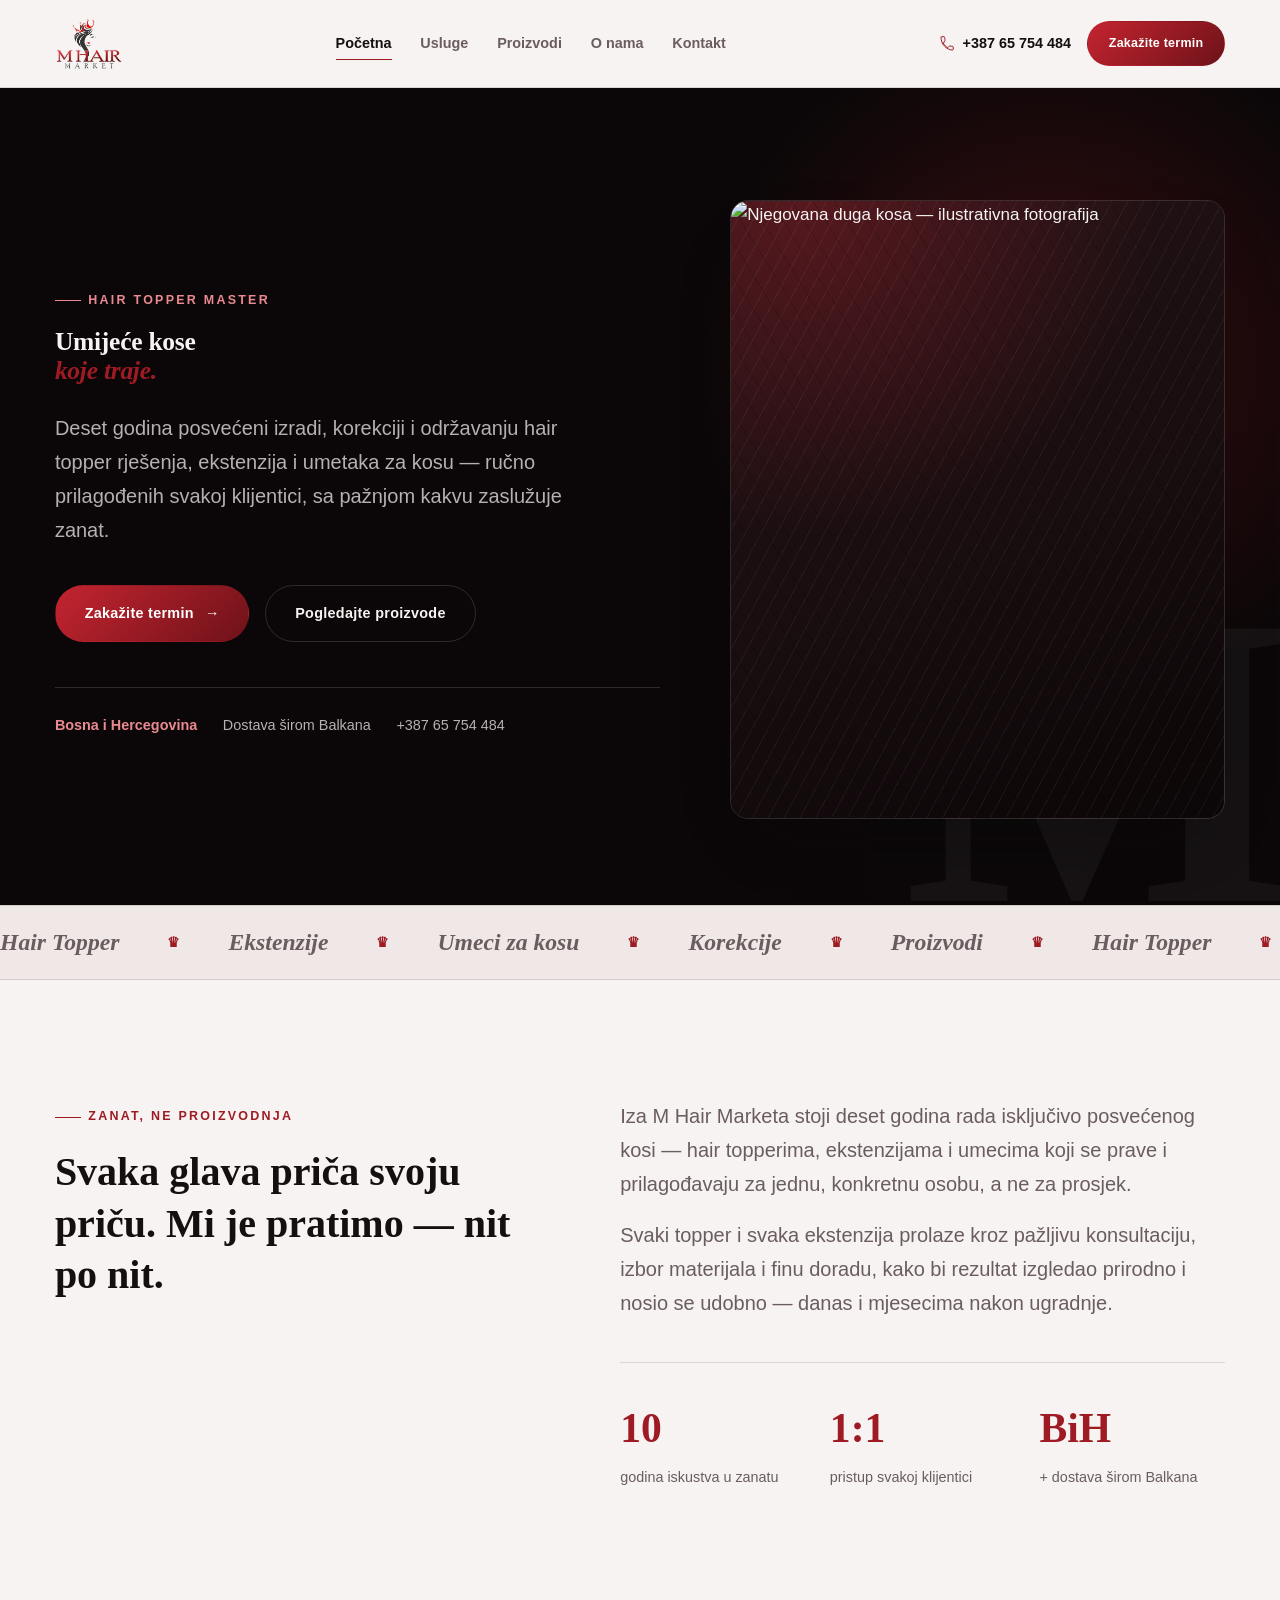
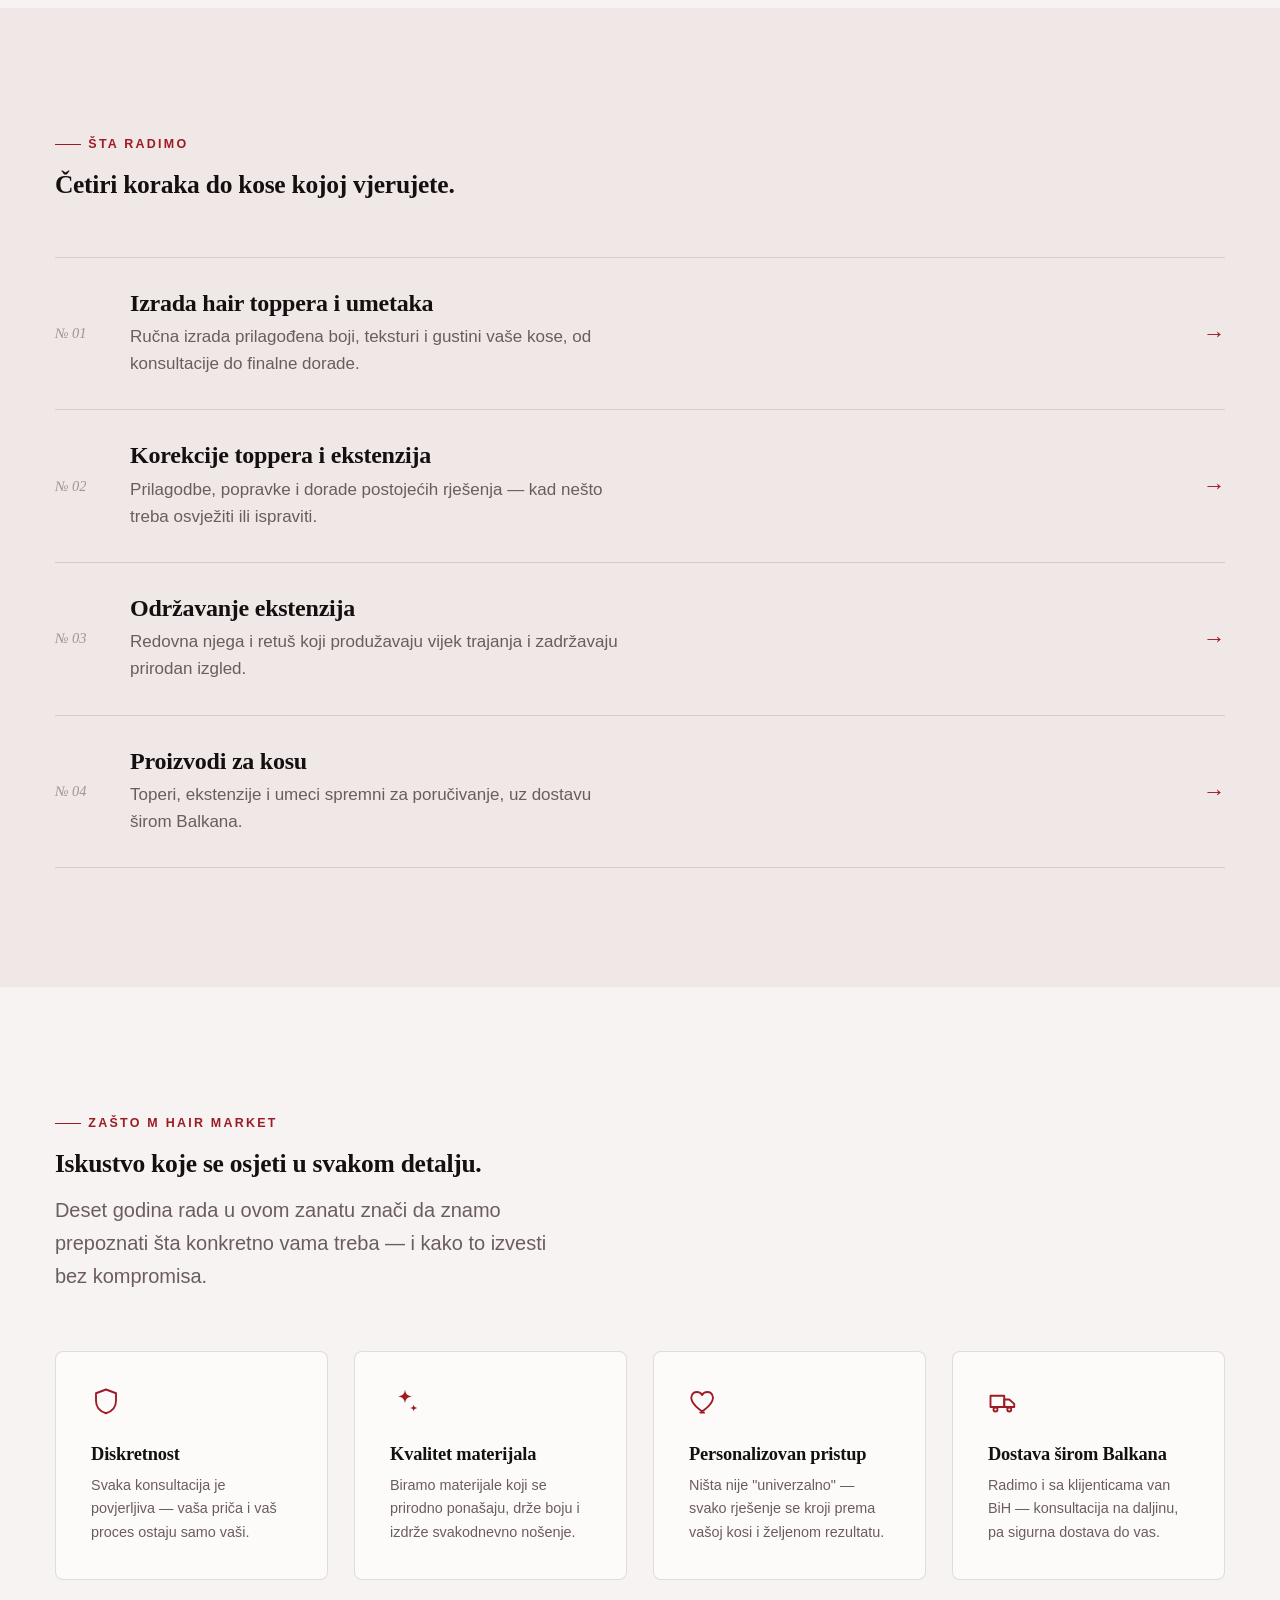
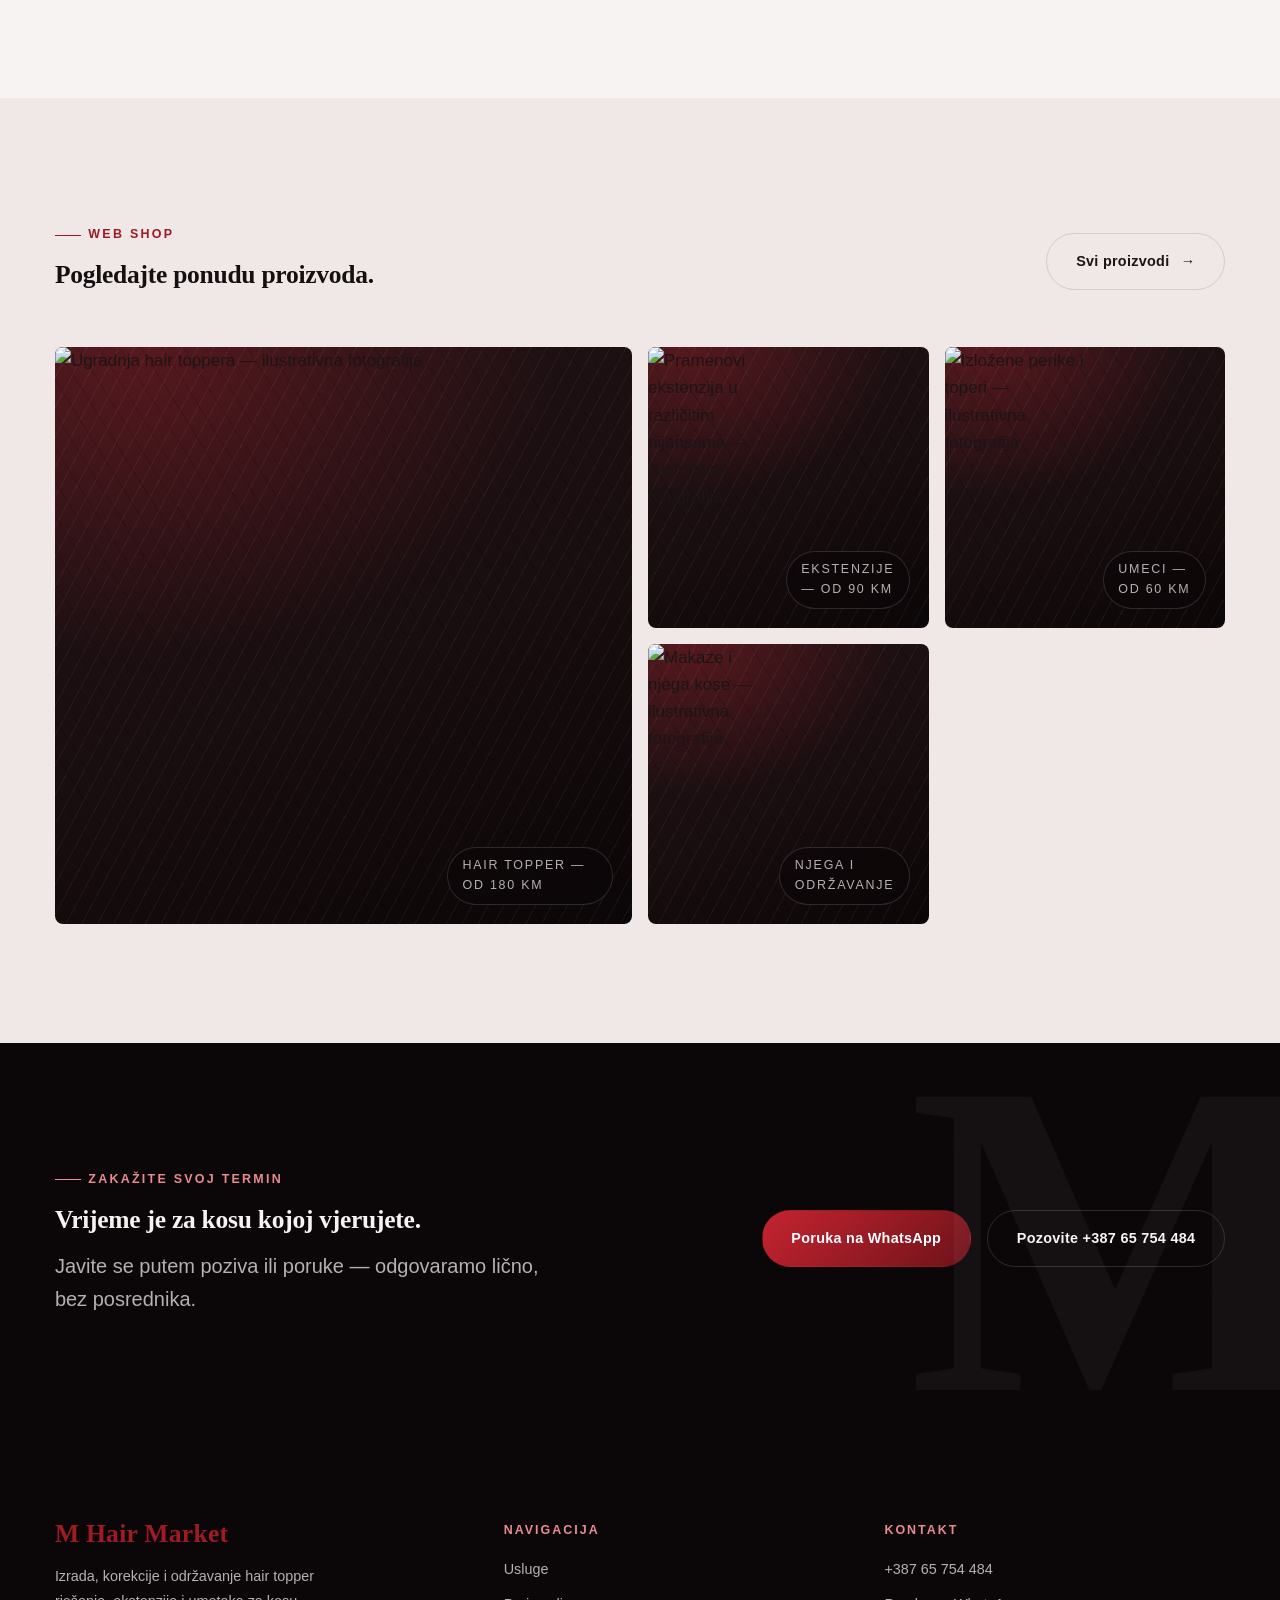
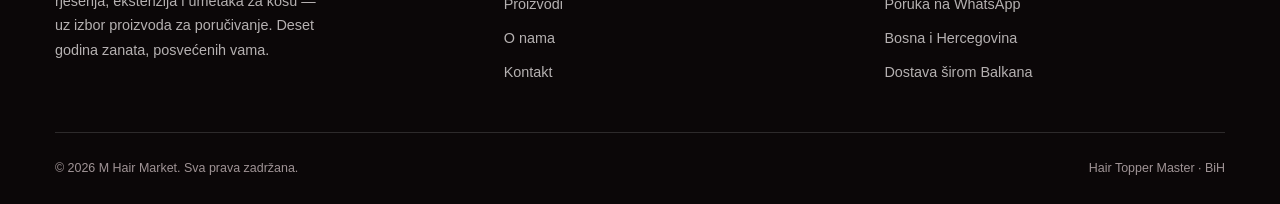
==== commit 446c184c: "Update index.html" ====
--- a/index.html
+++ b/index.html
@@ -34,7 +34,7 @@
 <header class="site-header">
   <div class="wrap nav">
     <a href="index.html" class="logo" aria-label="M Hair Market — Početna">
-      <img src="assets/logo.png" alt="M Hair Market" class="logo-img" width="1028" height="786" />
+      <img src="logo.png" alt="M Hair Market" class="logo-img" width="1028" height="786" />
     </a>
     <nav class="nav-links" aria-label="Glavna navigacija">
       <a href="index.html" aria-current="page">Početna</a>
@@ -318,6 +318,6 @@
   </div>
 </footer>
 
-<script src="js/main.js"></script>
+<script src="main.js"></script>
 </body>
 </html>
